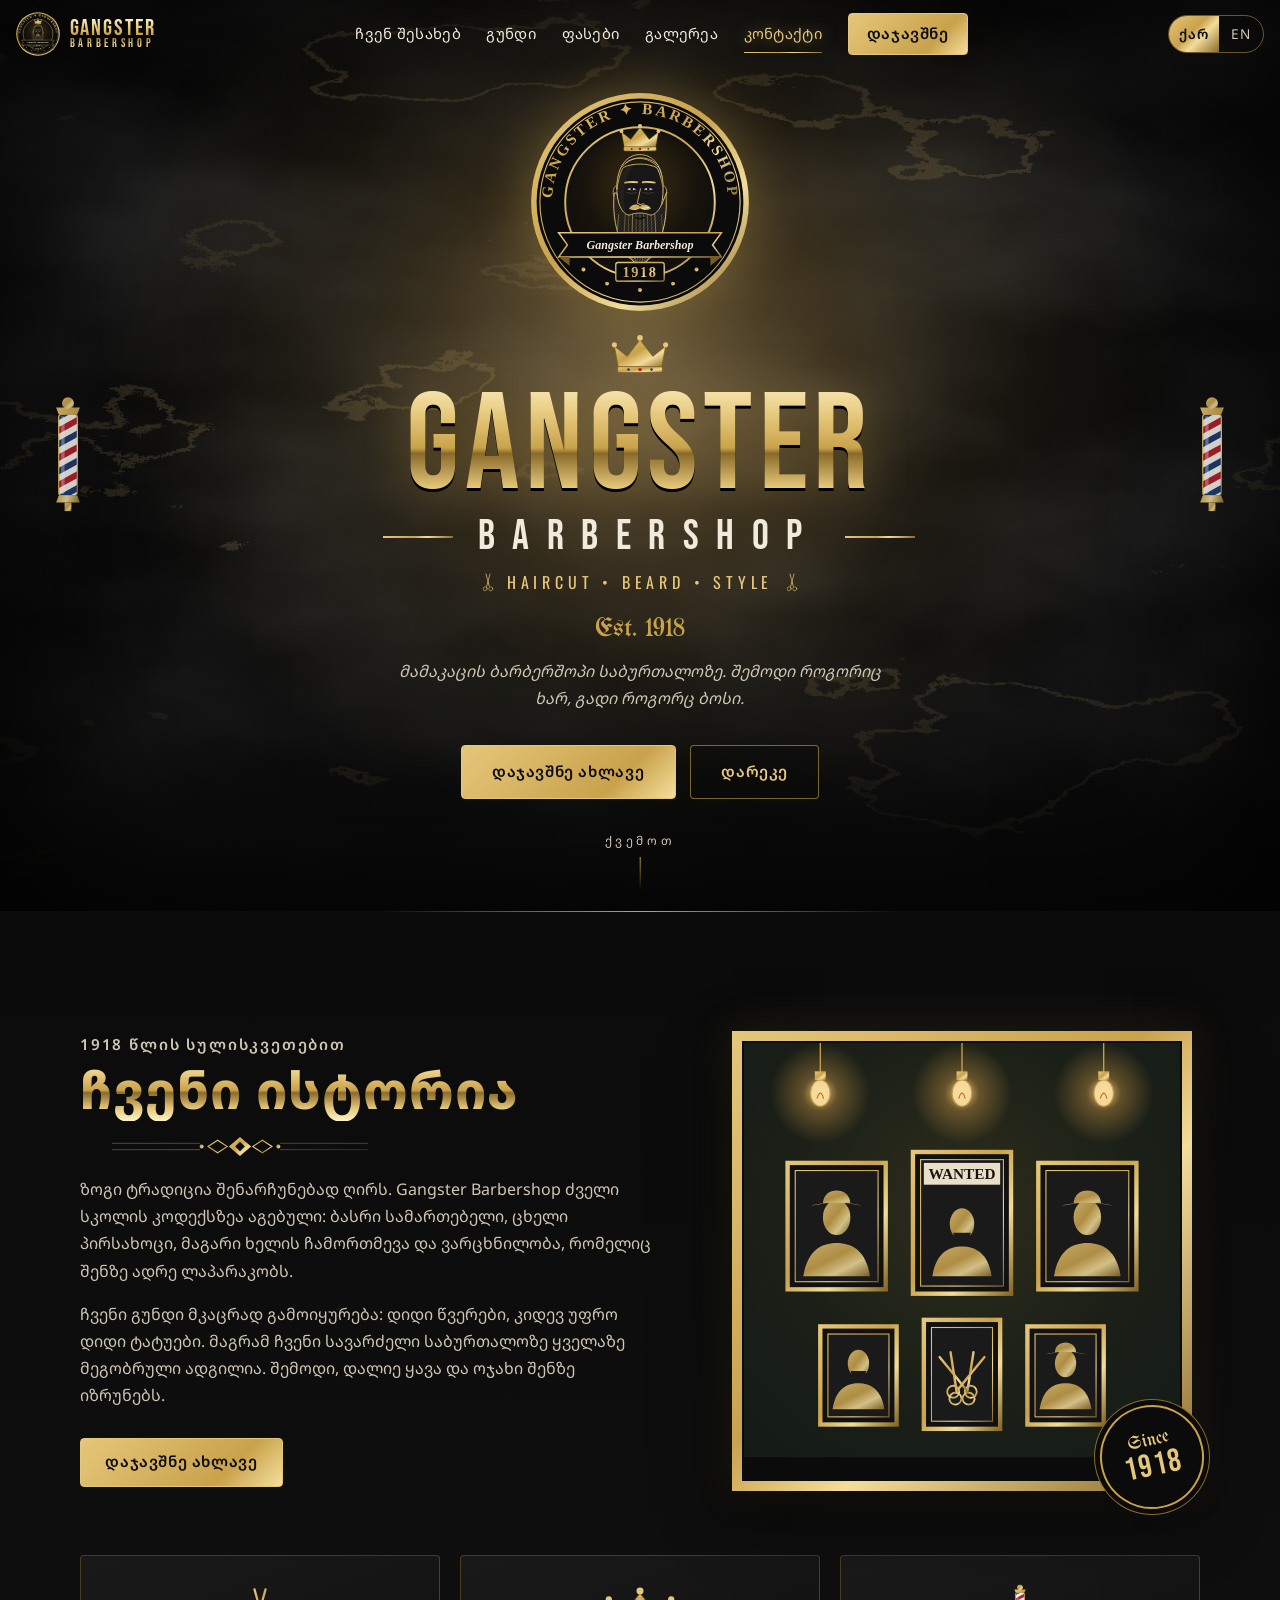
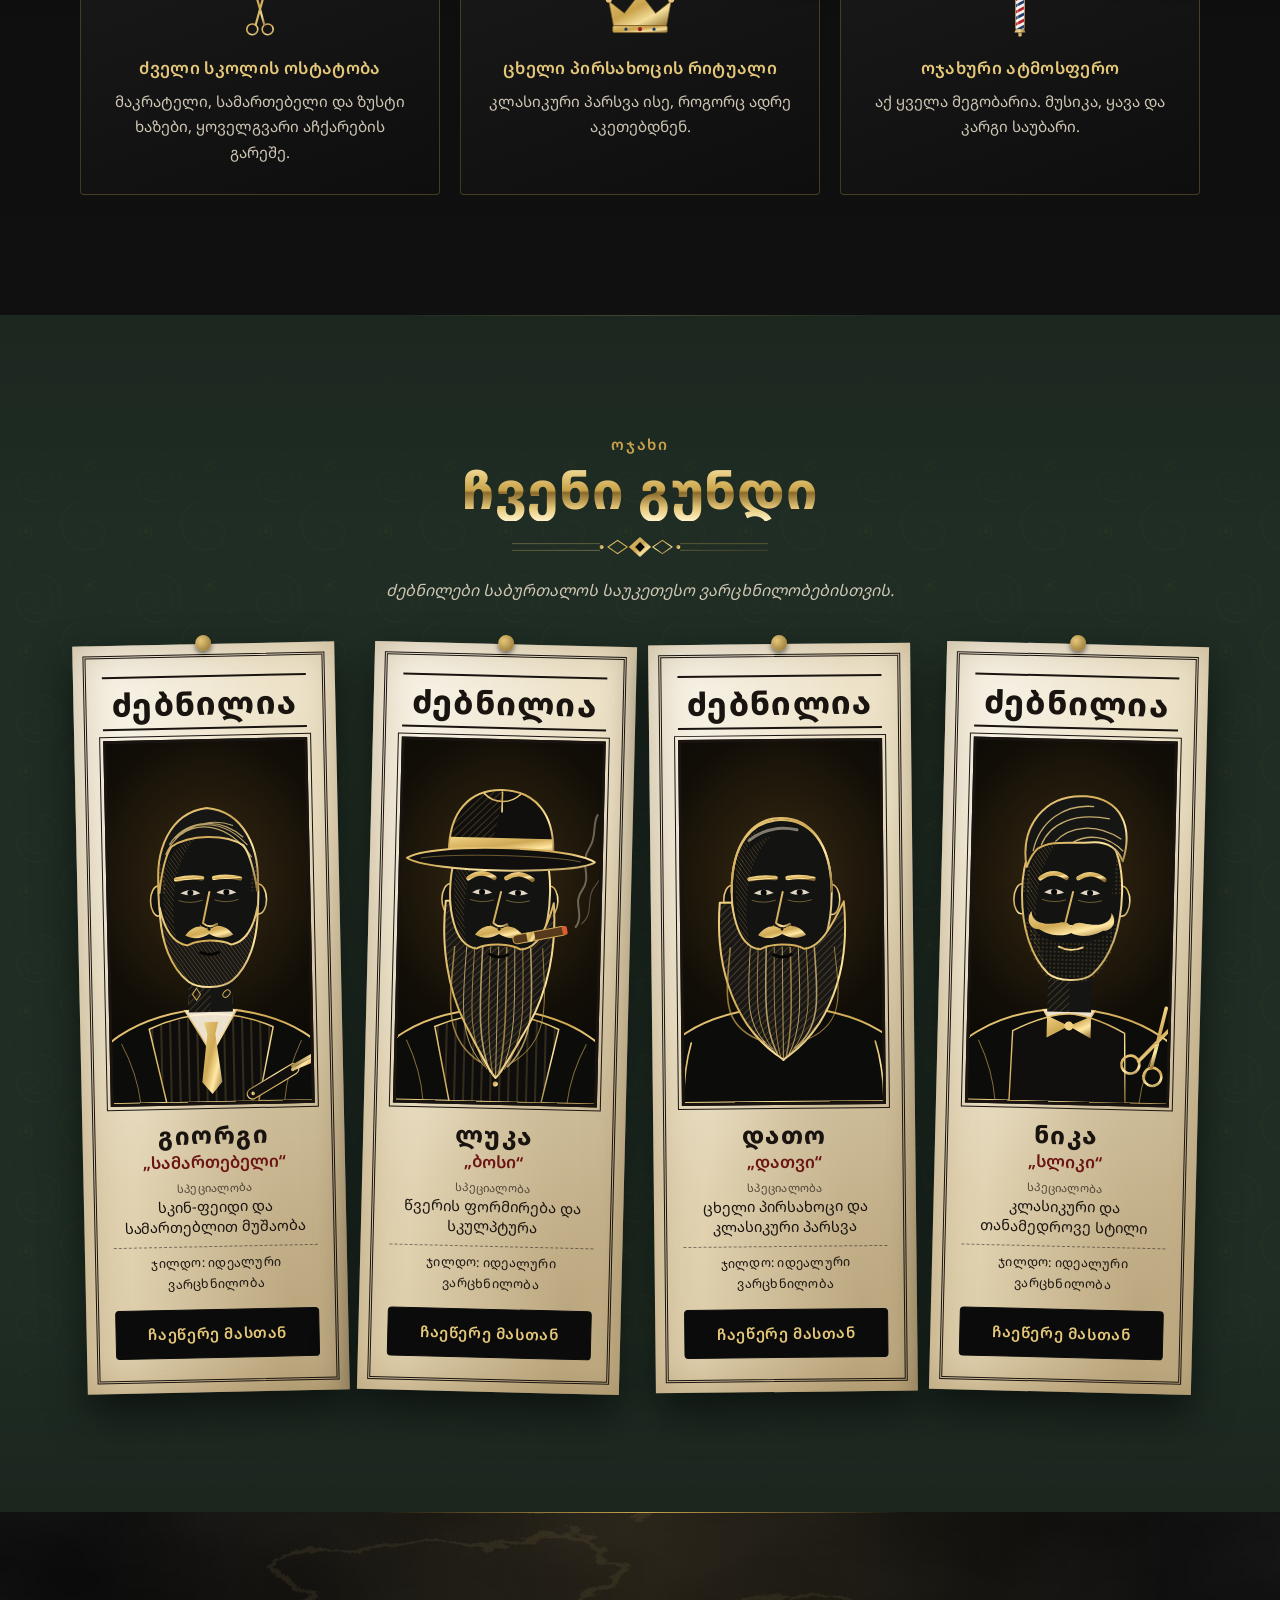
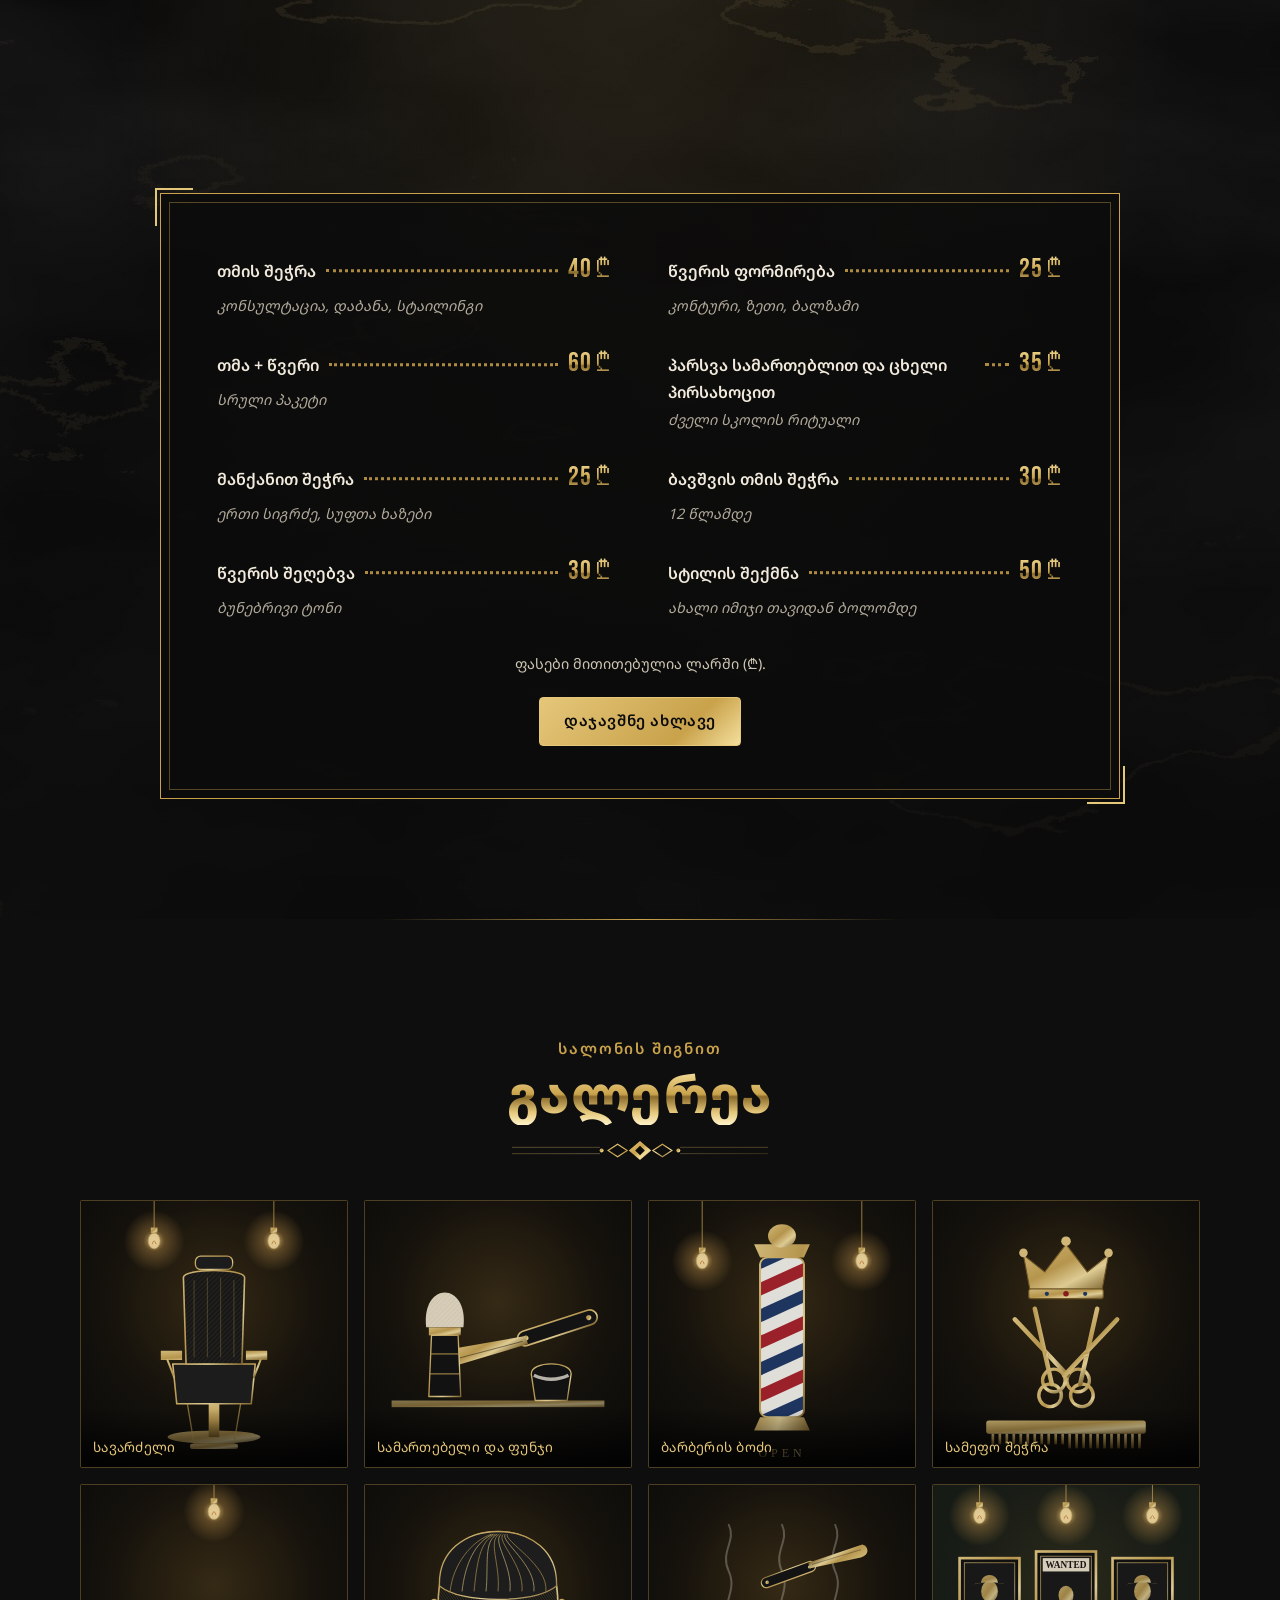
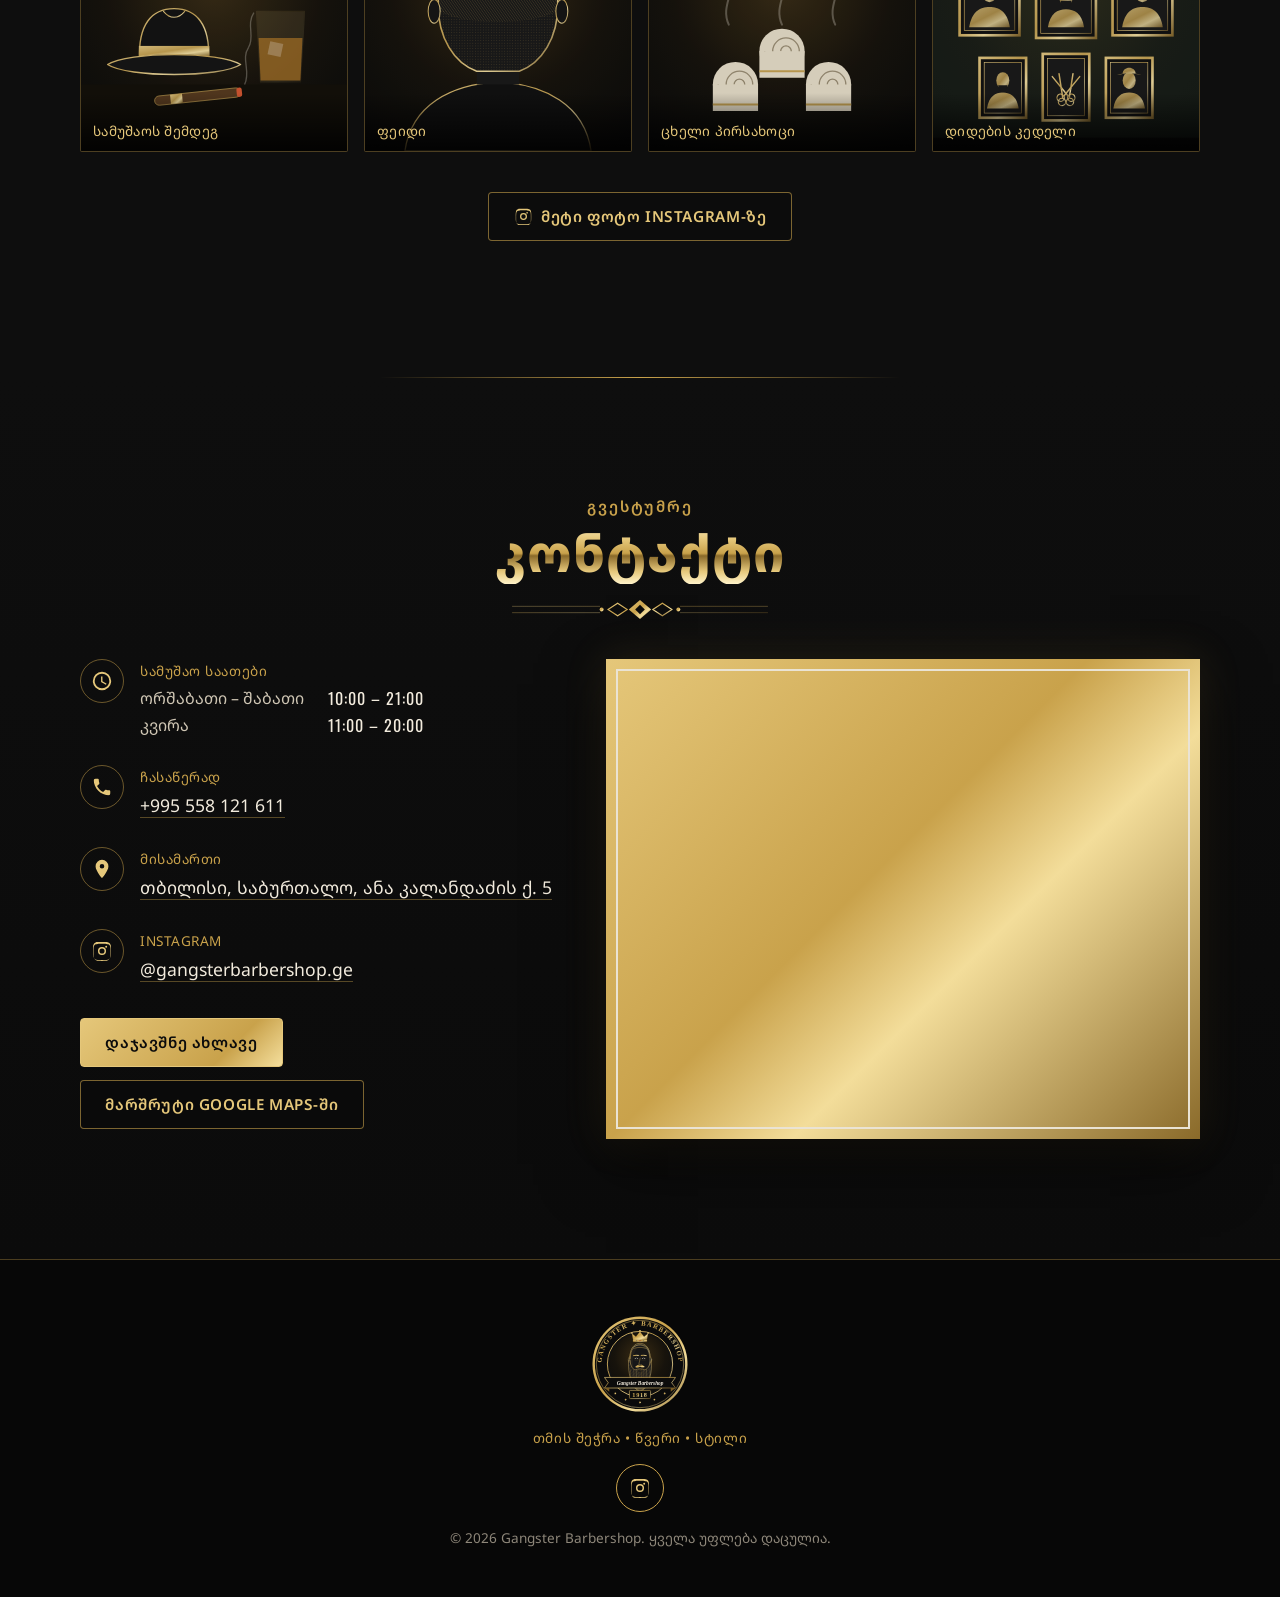
==== index.html @ d1b228c7 "Build Gangster Barbershop one-page website Bilingual (Georgian/English) static site with original SV" ====
<!doctype html>
<html lang="ka">
<head>
  <meta charset="utf-8">
  <meta name="viewport" content="width=device-width, initial-scale=1, viewport-fit=cover">
  <title>Gangster Barbershop | ბარბერშოპი საბურთალოზე, თბილისი</title>
  <meta name="description" content="Gangster Barbershop: მამაკაცის ბარბერშოპი თბილისში, საბურთალოზე. თმის შეჭრა, წვერის ფორმირება, სტილის შექმნა. ჩაეწერე ონლაინ ან დარეკე: 558 121 611.">
  <meta name="keywords" content="barbershop Tbilisi, ბარბერშოპი, თმის შეჭრა, წვერი, Saburtalo, Gangster Barbershop">
  <meta name="theme-color" content="#0B0B0B">
  <link rel="canonical" href="https://akakispanderashvili.github.io/Phone-website-/">

  <!-- Open Graph / social -->
  <meta property="og:type" content="website">
  <meta property="og:site_name" content="Gangster Barbershop">
  <meta property="og:title" content="Gangster Barbershop | Tbilisi, Saburtalo">
  <meta property="og:description" content="Haircut • Beard • Style. თმის შეჭრა • წვერის ფორმირება • სტილის შექმნა. ანა კალანდაძის ქ. 5, თბილისი.">
  <meta property="og:url" content="https://akakispanderashvili.github.io/Phone-website-/">
  <meta property="og:image" content="https://akakispanderashvili.github.io/Phone-website-/assets/og-image.jpg">
  <meta property="og:image:width" content="1200">
  <meta property="og:image:height" content="630">
  <meta property="og:locale" content="ka_GE">
  <meta property="og:locale:alternate" content="en_US">
  <meta name="twitter:card" content="summary_large_image">
  <meta name="twitter:title" content="Gangster Barbershop | Tbilisi">
  <meta name="twitter:description" content="Haircut • Beard • Style. Saburtalo, Ana Kalandadze St. 5.">
  <meta name="twitter:image" content="https://akakispanderashvili.github.io/Phone-website-/assets/og-image.jpg">

  <!-- Icons -->
  <link rel="icon" href="assets/favicon.svg" type="image/svg+xml">
  <link rel="icon" href="assets/favicon-32.png" sizes="32x32" type="image/png">
  <link rel="apple-touch-icon" href="assets/apple-touch-icon.png">

  <!-- Fonts -->
  <link rel="preconnect" href="https://fonts.googleapis.com">
  <link rel="preconnect" href="https://fonts.gstatic.com" crossorigin>
  <link href="https://fonts.googleapis.com/css2?family=Bebas+Neue&family=Lora:ital,wght@0,400;0,600;1,400&family=Noto+Sans+Georgian:wght@400;600;800&family=Oswald:wght@400;500;600&family=UnifrakturMaguntia&display=swap" rel="stylesheet">

  <link rel="stylesheet" href="css/style.css">

  <script type="application/ld+json">
  {
    "@context": "https://schema.org",
    "@type": "BarberShop",
    "name": "Gangster Barbershop",
    "image": "https://akakispanderashvili.github.io/Phone-website-/assets/og-image.jpg",
    "logo": "https://akakispanderashvili.github.io/Phone-website-/assets/logo-badge.svg",
    "url": "https://akakispanderashvili.github.io/Phone-website-/",
    "telephone": "+995558121611",
    "priceRange": "₾₾",
    "address": {
      "@type": "PostalAddress",
      "streetAddress": "Ana Kalandadze St. 5",
      "addressLocality": "Tbilisi",
      "addressRegion": "Saburtalo",
      "addressCountry": "GE"
    },
    "sameAs": ["https://www.instagram.com/gangsterbarbershop.ge"],
    "potentialAction": {
      "@type": "ReserveAction",
      "target": "https://aichatbot.ge/book/gangster-barbershop"
    }
  }
  </script>
</head>
<body>
  <a class="skip-link" href="#main">Skip to content</a>

  <!-- ============ NAV ============ -->
  <header class="nav" id="top">
    <div class="nav__inner">
      <a class="nav__brand" href="#top" aria-label="Gangster Barbershop">
        <img src="assets/logo-badge.svg" alt="" width="44" height="44">
        <span class="nav__brand-text">Gangster<small>Barbershop</small></span>
      </a>

      <nav class="nav__menu" id="nav-menu" aria-label="Main">
        <a href="#about" data-i18n="nav.about">ჩვენ შესახებ</a>
        <a href="#crew" data-i18n="nav.crew">გუნდი</a>
        <a href="#prices" data-i18n="nav.prices">ფასები</a>
        <a href="#gallery" data-i18n="nav.gallery">გალერეა</a>
        <a href="#contacts" data-i18n="nav.contacts">კონტაქტი</a>
        <a class="btn btn--gold nav__book js-book" href="https://aichatbot.ge/book/gangster-barbershop" target="_blank" rel="noopener" data-i18n="cta.book">დაჯავშნე</a>
      </nav>

      <div class="nav__tools">
        <div class="lang" role="group" data-i18n-attr="aria-label:nav.langLabel" aria-label="ენის შეცვლა">
          <button type="button" class="lang__btn" data-lang="ka" lang="ka">ქარ</button>
          <button type="button" class="lang__btn" data-lang="en" lang="en">EN</button>
        </div>
        <button class="burger" type="button" aria-controls="nav-menu" aria-expanded="false" data-i18n-attr="aria-label:nav.menu" aria-label="მენიუ">
          <span></span><span></span><span></span>
        </button>
      </div>
    </div>
  </header>

  <main id="main">
    <!-- ============ HERO ============ -->
    <section class="hero" aria-labelledby="hero-title">
      <div class="hero__glow" aria-hidden="true"></div>
      <img class="hero__pole hero__pole--l" src="assets/barber-pole.svg" alt="" aria-hidden="true">
      <img class="hero__pole hero__pole--r" src="assets/barber-pole.svg" alt="" aria-hidden="true">
      <div class="hero__content">
        <img class="hero__badge" src="assets/logo-badge.svg" alt="Gangster Barbershop 1918 logo" width="220" height="220">
        <h1 class="wordmark" id="hero-title">
          <img class="wordmark__crown" src="assets/crown.svg" alt="" aria-hidden="true">
          <span class="wordmark__main">Gangster</span>
          <span class="wordmark__sub"><span class="wordmark__rule"></span>Barbershop<span class="wordmark__rule"></span></span>
          <span class="wordmark__tag"><img src="assets/scissors.svg" alt="" aria-hidden="true">Haircut • Beard • Style<img src="assets/scissors.svg" alt="" aria-hidden="true"></span>
        </h1>
        <p class="hero__est" data-i18n="hero.est">Est. 1918</p>
        <p class="hero__lead" data-i18n="hero.lead">მამაკაცის ბარბერშოპი საბურთალოზე. შემოდი როგორიც ხარ, გადი როგორც ბოსი.</p>
        <div class="hero__actions">
          <a class="btn btn--gold btn--lg js-book" href="https://aichatbot.ge/book/gangster-barbershop" target="_blank" rel="noopener" data-i18n="cta.bookNow">დაჯავშნე ახლავე</a>
          <a class="btn btn--ghost btn--lg js-phone" href="tel:+995558121611"><span data-i18n="cta.call">დარეკე</span></a>
        </div>
      </div>
      <a class="hero__scroll" href="#about"><span data-i18n="hero.scroll">ქვემოთ</span><i aria-hidden="true"></i></a>
    </section>

    <!-- ============ ABOUT ============ -->
    <section class="section about" id="about" aria-labelledby="about-title">
      <div class="container about__grid">
        <div class="about__text reveal">
          <p class="eyebrow" data-i18n="about.eyebrow">1918 წლის სულისკვეთებით</p>
          <h2 class="section-title" id="about-title" data-i18n="about.title">ჩვენი ისტორია</h2>
          <img class="divider divider--left" src="assets/divider.svg" alt="" aria-hidden="true">
          <p data-i18n="about.p1"></p>
          <p data-i18n="about.p2"></p>
          <a class="btn btn--gold js-book" href="https://aichatbot.ge/book/gangster-barbershop" target="_blank" rel="noopener" data-i18n="cta.bookNow">დაჯავშნე ახლავე</a>
        </div>
        <div class="about__art reveal">
          <div class="gold-frame">
            <img src="assets/gallery/gallery-8.svg" alt="" loading="lazy" width="400" height="400">
            <span class="gold-frame__stamp">Since<b>1918</b></span>
          </div>
        </div>
      </div>
      <ul class="container features">
        <li class="feature reveal">
          <img src="assets/scissors.svg" alt="" aria-hidden="true">
          <h3 data-i18n="about.f1.title"></h3><p data-i18n="about.f1.text"></p>
        </li>
        <li class="feature reveal">
          <img src="assets/crown.svg" alt="" aria-hidden="true">
          <h3 data-i18n="about.f2.title"></h3><p data-i18n="about.f2.text"></p>
        </li>
        <li class="feature reveal">
          <img src="assets/barber-pole.svg" alt="" aria-hidden="true">
          <h3 data-i18n="about.f3.title"></h3><p data-i18n="about.f3.text"></p>
        </li>
      </ul>
    </section>

    <!-- ============ CREW ============ -->
    <section class="section crew" id="crew" aria-labelledby="crew-title">
      <div class="container">
        <header class="section-head reveal">
          <p class="eyebrow" data-i18n="crew.eyebrow">ოჯახი</p>
          <h2 class="section-title" id="crew-title" data-i18n="crew.title">ჩვენი გუნდი</h2>
          <img class="divider" src="assets/divider.svg" alt="" aria-hidden="true">
          <p class="section-lead" data-i18n="crew.lead"></p>
        </header>
        <div class="crew__grid" id="crew-grid"><!-- rendered from js/config.js --></div>
      </div>
    </section>

    <!-- ============ PRICES ============ -->
    <section class="section prices" id="prices" aria-labelledby="prices-title">
      <div class="container">
        <header class="section-head reveal">
          <p class="eyebrow" data-i18n="prices.eyebrow">მენიუ</p>
          <h2 class="section-title" id="prices-title" data-i18n="prices.title">ფასები</h2>
          <img class="divider" src="assets/divider.svg" alt="" aria-hidden="true">
        </header>
        <div class="price-card reveal">
          <ul class="price-list" id="price-list"><!-- rendered from js/config.js --></ul>
          <p class="price-card__note" data-i18n="prices.note"></p>
          <a class="btn btn--gold js-book" href="https://aichatbot.ge/book/gangster-barbershop" target="_blank" rel="noopener" data-i18n="cta.bookNow">დაჯავშნე ახლავე</a>
        </div>
      </div>
    </section>

    <!-- ============ GALLERY ============ -->
    <section class="section gallery" id="gallery" aria-labelledby="gallery-title">
      <div class="container">
        <header class="section-head reveal">
          <p class="eyebrow" data-i18n="gallery.eyebrow">სალონის შიგნით</p>
          <h2 class="section-title" id="gallery-title" data-i18n="gallery.title">გალერეა</h2>
          <img class="divider" src="assets/divider.svg" alt="" aria-hidden="true">
        </header>
        <div class="gallery__grid" id="gallery-grid"><!-- rendered from js/config.js --></div>
        <p class="gallery__more reveal">
          <a class="btn btn--ghost js-instagram" href="https://www.instagram.com/gangsterbarbershop.ge" target="_blank" rel="noopener">
            <svg class="icon" viewBox="0 0 24 24" aria-hidden="true"><use href="#i-instagram"/></svg>
            <span data-i18n="gallery.more">მეტი ფოტო Instagram-ზე</span>
          </a>
        </p>
      </div>
    </section>

    <!-- ============ CONTACTS ============ -->
    <section class="section contacts" id="contacts" aria-labelledby="contacts-title">
      <div class="container">
        <header class="section-head reveal">
          <p class="eyebrow" data-i18n="contacts.eyebrow">გვესტუმრე</p>
          <h2 class="section-title" id="contacts-title" data-i18n="contacts.title">კონტაქტი</h2>
          <img class="divider" src="assets/divider.svg" alt="" aria-hidden="true">
        </header>
        <div class="contacts__grid">
          <ul class="contact-list reveal">
            <li>
              <svg class="icon" viewBox="0 0 24 24" aria-hidden="true"><use href="#i-clock"/></svg>
              <div><h3 data-i18n="contacts.hours">სამუშაო საათები</h3><dl class="hours" id="hours"></dl></div>
            </li>
            <li>
              <svg class="icon" viewBox="0 0 24 24" aria-hidden="true"><use href="#i-phone"/></svg>
              <div><h3 data-i18n="contacts.phone">ჩასაწერად</h3><a class="contact-link js-phone js-phone-text" href="tel:+995558121611">+995 558 121 611</a></div>
            </li>
            <li>
              <svg class="icon" viewBox="0 0 24 24" aria-hidden="true"><use href="#i-pin"/></svg>
              <div><h3 data-i18n="contacts.address">მისამართი</h3>
                <a class="contact-link js-directions" id="address" href="https://www.google.com/maps/search/?api=1&amp;query=Ana%20Kalandadze%20St%205%2C%20Tbilisi" target="_blank" rel="noopener">თბილისი, საბურთალო, ანა კალანდაძის ქ. 5</a></div>
            </li>
            <li>
              <svg class="icon" viewBox="0 0 24 24" aria-hidden="true"><use href="#i-instagram"/></svg>
              <div><h3 data-i18n="contacts.instagram">Instagram</h3><a class="contact-link js-instagram" href="https://www.instagram.com/gangsterbarbershop.ge" target="_blank" rel="noopener">@gangsterbarbershop.ge</a></div>
            </li>
            <li class="contact-list__cta">
              <a class="btn btn--gold js-book" href="https://aichatbot.ge/book/gangster-barbershop" target="_blank" rel="noopener" data-i18n="cta.bookNow">დაჯავშნე ახლავე</a>
              <a class="btn btn--ghost js-directions" href="https://www.google.com/maps/search/?api=1&amp;query=Ana%20Kalandadze%20St%205%2C%20Tbilisi" target="_blank" rel="noopener" data-i18n="contacts.directions">მარშრუტი Google Maps-ში</a>
            </li>
          </ul>
          <div class="map gold-frame reveal">
            <iframe id="map" title="Gangster Barbershop" data-i18n-attr="title:contacts.mapTitle" loading="lazy" referrerpolicy="no-referrer-when-downgrade" allowfullscreen
              src="https://maps.google.com/maps?q=Ana%20Kalandadze%20St%205%2C%20Tbilisi&amp;z=16&amp;output=embed"></iframe>
          </div>
        </div>
      </div>
    </section>
  </main>

  <!-- ============ FOOTER ============ -->
  <footer class="footer">
    <div class="container footer__inner">
      <img class="footer__badge" src="assets/logo-badge.svg" alt="Gangster Barbershop" width="96" height="96" loading="lazy">
      <p class="footer__tag" data-i18n="footer.made">თმის შეჭრა • წვერი • სტილი</p>
      <a class="footer__ig js-instagram" href="https://www.instagram.com/gangsterbarbershop.ge" target="_blank" rel="noopener" aria-label="Instagram">
        <svg class="icon" viewBox="0 0 24 24" aria-hidden="true"><use href="#i-instagram"/></svg>
      </a>
      <p class="footer__copy">© <span id="year">2026</span> Gangster Barbershop. <span data-i18n="footer.rights">ყველა უფლება დაცულია.</span></p>
    </div>
  </footer>

  <!-- Floating mobile booking button -->
  <a class="fab js-book" href="https://aichatbot.ge/book/gangster-barbershop" target="_blank" rel="noopener">
    <img src="assets/scissors.svg" alt="" aria-hidden="true"><span data-i18n="cta.bookNow">დაჯავშნე ახლავე</span>
  </a>

  <!-- Lightbox -->
  <div class="lightbox" id="lightbox" role="dialog" aria-modal="true" aria-label="Gallery" hidden>
    <button class="lightbox__close" type="button" data-i18n-attr="aria-label:lightbox.close" aria-label="დახურვა">&times;</button>
    <button class="lightbox__nav lightbox__nav--prev" type="button" data-i18n-attr="aria-label:lightbox.prev" aria-label="წინა">&#8249;</button>
    <figure class="lightbox__figure">
      <img id="lightbox-img" src="" alt="">
      <figcaption id="lightbox-caption"></figcaption>
    </figure>
    <button class="lightbox__nav lightbox__nav--next" type="button" data-i18n-attr="aria-label:lightbox.next" aria-label="შემდეგი">&#8250;</button>
  </div>

  <!-- Icon sprite -->
  <svg width="0" height="0" style="position:absolute" aria-hidden="true">
    <symbol id="i-instagram" viewBox="0 0 24 24"><path fill="currentColor" d="M12 2.2c3.2 0 3.6 0 4.8.1 1.2.1 1.8.2 2.2.4.6.2 1 .5 1.4.9.4.4.7.8.9 1.4.2.4.4 1.1.4 2.2.1 1.3.1 1.6.1 4.8s0 3.6-.1 4.8c-.1 1.2-.2 1.8-.4 2.2-.2.6-.5 1-.9 1.4-.4.4-.8.7-1.4.9-.4.2-1.1.4-2.2.4-1.3.1-1.6.1-4.8.1s-3.6 0-4.8-.1c-1.2-.1-1.8-.2-2.2-.4-.6-.2-1-.5-1.4-.9-.4-.4-.7-.8-.9-1.4-.2-.4-.4-1.1-.4-2.2C2.2 15.6 2.2 15.2 2.2 12s0-3.6.1-4.8c.1-1.2.2-1.8.4-2.2.2-.6.5-1 .9-1.4.4-.4.8-.7 1.4-.9.4-.2 1.1-.4 2.2-.4C8.4 2.2 8.8 2.2 12 2.2zm0 2c-3.1 0-3.5 0-4.7.1-1.1.1-1.7.2-2.1.4-.5.2-.9.4-1.2.8-.4.4-.6.7-.8 1.2-.2.4-.3 1-.4 2.1-.1 1.2-.1 1.6-.1 4.7s0 3.5.1 4.7c.1 1.1.2 1.7.4 2.1.2.5.4.9.8 1.2.4.4.7.6 1.2.8.4.2 1 .3 2.1.4 1.2.1 1.6.1 4.7.1s3.5 0 4.7-.1c1.1-.1 1.7-.2 2.1-.4.5-.2.9-.4 1.2-.8.4-.4.6-.7.8-1.2.2-.4.3-1 .4-2.1.1-1.2.1-1.6.1-4.7s0-3.5-.1-4.7c-.1-1.1-.2-1.7-.4-2.1-.2-.5-.4-.9-.8-1.2-.4-.4-.7-.6-1.2-.8-.4-.2-1-.3-2.1-.4-1.2-.1-1.6-.1-4.7-.1zm0 3.4a4.4 4.4 0 1 1 0 8.8 4.4 4.4 0 0 1 0-8.8zm0 7.2a2.8 2.8 0 1 0 0-5.6 2.8 2.8 0 0 0 0 5.6zm5.6-7.4a1 1 0 1 1-2.1 0 1 1 0 0 1 2.1 0z"/></symbol>
    <symbol id="i-phone" viewBox="0 0 24 24"><path fill="currentColor" d="M6.6 10.8c1.4 2.8 3.8 5.1 6.6 6.6l2.2-2.2c.3-.3.7-.4 1-.2 1.1.4 2.3.6 3.6.6.6 0 1 .4 1 1V20c0 .6-.4 1-1 1C10.6 21 3 13.4 3 4c0-.6.4-1 1-1h3.5c.6 0 1 .4 1 1 0 1.3.2 2.5.6 3.6.1.3 0 .7-.2 1l-2.3 2.2z"/></symbol>
    <symbol id="i-pin" viewBox="0 0 24 24"><path fill="currentColor" d="M12 2a7 7 0 0 0-7 7c0 5.2 7 13 7 13s7-7.8 7-13a7 7 0 0 0-7-7zm0 9.5A2.5 2.5 0 1 1 12 6.5a2.5 2.5 0 0 1 0 5z"/></symbol>
    <symbol id="i-clock" viewBox="0 0 24 24"><path fill="currentColor" d="M12 2a10 10 0 1 0 0 20 10 10 0 0 0 0-20zm0 18a8 8 0 1 1 0-16 8 8 0 0 1 0 16zm.5-13H11v6l5.2 3.2.8-1.3-4.5-2.7V7z"/></symbol>
  </svg>

  <script src="js/config.js"></script>
  <script src="js/i18n.js"></script>
  <script src="js/main.js"></script>
</body>
</html>
---- css/style.css ----
/* ==========================================================================
   Gangster Barbershop: dark luxury speakeasy theme
   ========================================================================== */
:root {
  --black: #0B0B0B;
  --charcoal: #161616;
  --marble: #1B1B1B;
  --gold: #C9A24B;
  --gold-hi: #E5C77A;
  --gold-deep: #8A6A2A;
  --cream: #F2EBDD;
  --cream-dim: #CFC6B4;
  --green: #1F2E25;
  --pole-red: #B3202A;
  --pole-blue: #1E3A6E;
  --paper: #E9DFC8;
  --ink: #1A1410;

  --gold-grad: linear-gradient(135deg, var(--gold-hi) 0%, var(--gold) 45%, #F3DD9A 62%, var(--gold-deep) 100%);
  --chrome-grad: linear-gradient(180deg, #FFF3C9 0%, var(--gold-hi) 30%, var(--gold) 52%, var(--gold-deep) 56%, var(--gold-hi) 80%, #FFF3C9 100%);

  --f-head: 'Bebas Neue', 'Oswald', 'Noto Sans Georgian', Impact, sans-serif;
  --f-sub: 'Oswald', 'Noto Sans Georgian', 'Arial Narrow', sans-serif;
  --f-body: 'Lora', 'Noto Sans Georgian', Georgia, serif;
  --f-black: 'UnifrakturMaguntia', 'Lora', serif;

  --radius: 4px;
  --nav-h: 68px;
  --container: 1160px;
  --ease: cubic-bezier(.2, .7, .2, 1);
}

html[lang="ka"] {
  --f-head: 'Noto Sans Georgian', 'Bebas Neue', sans-serif;
  --f-sub: 'Noto Sans Georgian', 'Oswald', sans-serif;
  --f-body: 'Noto Sans Georgian', 'Lora', sans-serif;
}

*, *::before, *::after { box-sizing: border-box; }
html { scroll-behavior: smooth; scroll-padding-top: var(--nav-h); -webkit-text-size-adjust: 100%; }
body {
  margin: 0;
  background: var(--black);
  color: var(--cream);
  font-family: var(--f-body);
  font-size: 1.0625rem;
  line-height: 1.7;
  overflow-x: hidden;
}
html[lang="ka"] body { font-size: 1rem; }
body.no-scroll, body.menu-open { overflow: hidden; }
img { max-width: 100%; display: block; }
a { color: var(--gold-hi); }
h1, h2, h3 { margin: 0; font-weight: 400; }
p { margin: 0 0 1em; }
ul { list-style: none; margin: 0; padding: 0; }
button { font: inherit; color: inherit; }
:focus-visible { outline: 2px solid var(--gold-hi); outline-offset: 3px; }

.skip-link {
  position: absolute; left: 1rem; top: -100px; z-index: 100;
  background: var(--gold); color: var(--black); padding: .5rem 1rem;
}
.skip-link:focus { top: 1rem; }

.container { width: 100%; max-width: var(--container); margin: 0 auto; padding: 0 1.25rem; }
.icon { width: 1.25em; height: 1.25em; flex: none; }

/* ---------- Typography helpers ---------- */
.eyebrow {
  font-family: var(--f-black);
  color: var(--gold);
  font-size: 1.5rem;
  margin: 0 0 .25rem;
  line-height: 1.2;
}
html[lang="ka"] .eyebrow { font-family: var(--f-sub); font-size: .95rem; letter-spacing: .12em; font-weight: 600; }
.section-title {
  font-family: var(--f-head);
  font-size: clamp(2.6rem, 8vw, 4.2rem);
  line-height: 1;
  letter-spacing: .04em;
  text-transform: uppercase;
  background: var(--chrome-grad);
  -webkit-background-clip: text; background-clip: text;
  color: transparent;
}
html[lang="ka"] .section-title { font-weight: 800; font-size: clamp(2rem, 6.5vw, 3.2rem); letter-spacing: .02em; line-height: 1.25; }
.section-head { text-align: center; margin-bottom: 2.5rem; }
.section-lead { color: var(--cream-dim); max-width: 36rem; margin: 0 auto; font-style: italic; }
.divider { width: min(320px, 80%); height: auto; margin: 1rem auto 1.25rem; }
.divider--left { margin-left: 0; }

/* ---------- Buttons ---------- */
.btn {
  --glow: 0 0 0 rgba(229, 199, 122, 0);
  display: inline-flex; align-items: center; justify-content: center; gap: .55em;
  min-height: 46px;
  padding: .7em 1.6em;
  border-radius: var(--radius);
  font-family: var(--f-sub);
  font-weight: 500;
  font-size: 1rem;
  letter-spacing: .12em;
  text-transform: uppercase;
  text-decoration: none;
  cursor: pointer;
  border: 1px solid transparent;
  transition: transform .25s var(--ease), box-shadow .3s var(--ease), background-color .3s, color .3s;
  box-shadow: var(--glow);
}
html[lang="ka"] .btn { letter-spacing: .04em; font-weight: 600; font-size: .95rem; }
.btn--gold {
  background: var(--gold-grad);
  background-size: 160% 160%;
  color: var(--black);
  border-color: var(--gold-hi);
}
.btn--gold:hover, .btn--gold:focus-visible {
  background-position: 100% 0;
  transform: translateY(-2px);
  box-shadow: 0 0 22px rgba(229, 199, 122, .55), 0 0 2px var(--gold-hi);
}
.btn--ghost { color: var(--gold-hi); border-color: rgba(201, 162, 75, .6); background: rgba(11, 11, 11, .35); }
.btn--ghost:hover, .btn--ghost:focus-visible { border-color: var(--gold-hi); box-shadow: 0 0 18px rgba(229, 199, 122, .35); transform: translateY(-2px); }
.btn--dark { background: var(--black); color: var(--gold-hi); border-color: var(--black); }
.btn--dark:hover, .btn--dark:focus-visible { background: #000; box-shadow: 0 0 18px rgba(201, 162, 75, .55); transform: translateY(-2px); }
.btn--lg { min-height: 54px; font-size: 1.1rem; padding: .8em 2em; }

/* ---------- Navigation ---------- */
.nav {
  position: fixed; inset: 0 0 auto; z-index: 50;
  height: var(--nav-h);
  transition: background-color .35s, box-shadow .35s, backdrop-filter .35s;
}
.nav.is-solid {
  background: rgba(11, 11, 11, .92);
  backdrop-filter: blur(8px);
  box-shadow: 0 1px 0 rgba(201, 162, 75, .35), 0 10px 30px rgba(0, 0, 0, .4);
}
.nav__inner {
  height: 100%; max-width: 1280px; margin: 0 auto; padding: 0 1rem;
  display: flex; align-items: center; justify-content: space-between; gap: 1rem;
}
.nav__brand { display: flex; align-items: center; gap: .6rem; text-decoration: none; }
.nav__brand img { width: 44px; height: 44px; }
.nav__brand-text {
  font-family: 'Bebas Neue', sans-serif; font-size: 1.45rem; letter-spacing: .08em; line-height: .9;
  background: var(--chrome-grad); -webkit-background-clip: text; background-clip: text; color: transparent;
}
.nav__brand-text small { display: block; font-size: .72rem; letter-spacing: .32em; }
.nav__tools { display: flex; align-items: center; gap: .5rem; }

.lang { display: flex; border: 1px solid rgba(201, 162, 75, .5); border-radius: 999px; overflow: hidden; }
.lang__btn {
  background: none; border: 0; cursor: pointer; min-width: 44px; min-height: 36px;
  padding: 0 .65rem; font-family: var(--f-sub); font-size: .85rem; letter-spacing: .06em; color: var(--cream-dim);
}
.lang__btn[aria-pressed="true"] { background: var(--gold-grad); color: var(--black); font-weight: 600; }

.burger {
  width: 46px; height: 46px; border: 1px solid rgba(201, 162, 75, .5); border-radius: var(--radius);
  background: rgba(11, 11, 11, .5); cursor: pointer; display: grid; place-content: center; gap: 5px;
}
.burger span { display: block; width: 22px; height: 2px; background: var(--gold-hi); transition: transform .3s var(--ease), opacity .2s; }
.burger[aria-expanded="true"] span:nth-child(1) { transform: translateY(7px) rotate(45deg); }
.burger[aria-expanded="true"] span:nth-child(2) { opacity: 0; }
.burger[aria-expanded="true"] span:nth-child(3) { transform: translateY(-7px) rotate(-45deg); }

.nav__menu {
  position: fixed; inset: var(--nav-h) 0 0 0;
  background: rgba(11, 11, 11, .98) url(../assets/paisley.svg);
  background-blend-mode: normal;
  display: flex; flex-direction: column; align-items: center; justify-content: center; gap: 1.1rem;
  padding: 2rem 1.5rem 6rem;
  opacity: 0; visibility: hidden; transform: translateY(-12px);
  transition: opacity .3s, transform .3s var(--ease), visibility .3s;
}
.nav__menu::before { content: ''; position: absolute; inset: 0; background: rgba(11, 11, 11, .92); z-index: -1; }
body.menu-open .nav__menu { opacity: 1; visibility: visible; transform: none; }
.nav__menu a:not(.btn) {
  font-family: var(--f-head); font-size: 2.2rem; letter-spacing: .08em; text-transform: uppercase;
  color: var(--cream); text-decoration: none; transition: color .2s, text-shadow .2s;
}
html[lang="ka"] .nav__menu a:not(.btn) { font-size: 1.5rem; font-weight: 600; letter-spacing: .02em; }
.nav__menu a:not(.btn):hover, .nav__menu a.is-active { color: var(--gold-hi); text-shadow: 0 0 16px rgba(229, 199, 122, .5); }
.nav__book { margin-top: 1rem; }

@media (min-width: 960px) {
  .burger { display: none; }
  .nav__menu {
    position: static; background: none; opacity: 1; visibility: visible; transform: none;
    flex-direction: row; padding: 0; gap: 1.6rem;
  }
  .nav__menu::before { display: none; }
  .nav__menu a:not(.btn) { font-family: var(--f-sub); font-size: .95rem; letter-spacing: .14em; position: relative; padding: .4rem 0; }
  html[lang="ka"] .nav__menu a:not(.btn) { font-size: .92rem; font-weight: 400; letter-spacing: .02em; }
  .nav__menu a:not(.btn)::after {
    content: ''; position: absolute; left: 0; right: 0; bottom: 0; height: 1px; background: var(--gold-grad);
    transform: scaleX(0); transition: transform .3s var(--ease);
  }
  .nav__menu a:not(.btn):hover::after, .nav__menu a.is-active::after { transform: scaleX(1); }
  .nav__book { margin: 0; min-height: 40px; padding: .45em 1.2em; }
  body.menu-open { overflow: auto; }
}

/* ---------- Hero ---------- */
.hero {
  position: relative; isolation: isolate;
  min-height: 100vh; min-height: 100svh;
  display: grid; place-items: center;
  padding: calc(var(--nav-h) + 1.5rem) 1.25rem 7rem;
  text-align: center;
  background:
    radial-gradient(ellipse at 50% 38%, rgba(201, 162, 75, .22), transparent 60%),
    linear-gradient(180deg, rgba(11, 11, 11, .45), rgba(11, 11, 11, .5) 70%, var(--black)),
    url(../assets/marble.jpg) center / cover no-repeat,
    var(--black);
  overflow: hidden;
}
.hero::after {
  content: ''; position: absolute; inset: 0; z-index: -1; pointer-events: none;
  box-shadow: inset 0 0 180px 40px rgba(0, 0, 0, .85);
}
.hero__glow {
  position: absolute; z-index: -1; width: 70vmin; height: 70vmin; left: 50%; top: 40%;
  transform: translate(-50%, -50%);
  background: radial-gradient(circle, rgba(255, 214, 140, .28), rgba(229, 169, 75, .08) 45%, transparent 70%);
  animation: flicker 6s ease-in-out infinite;
}
@keyframes flicker { 0%, 100% { opacity: .85; } 45% { opacity: 1; } 50% { opacity: .75; } 55% { opacity: 1; } }

.hero__pole { position: absolute; top: 50%; width: 34px; opacity: .85; display: none; }
.hero__pole--l { left: 4vw; transform: translateY(-50%); }
.hero__pole--r { right: 4vw; transform: translateY(-50%); }
@media (min-width: 760px) { .hero__pole { display: block; } }
@media (max-height: 760px) { .hero__scroll { display: none; } }

.hero__content { max-width: 760px; }
.hero__badge {
  width: clamp(150px, 40vw, 220px); height: auto; margin: 0 auto 1.25rem;
  filter: drop-shadow(0 0 28px rgba(201, 162, 75, .35));
  animation: rise 1s var(--ease) both;
}
.wordmark { display: flex; flex-direction: column; align-items: center; line-height: 1; animation: rise 1s .15s var(--ease) both; }
.wordmark__crown { width: clamp(44px, 10vw, 64px); margin-bottom: -.2rem; }
.wordmark__main {
  font-family: 'Bebas Neue', Impact, sans-serif;
  font-size: clamp(3.6rem, 17vw, 8.5rem);
  letter-spacing: .04em;
  background: var(--chrome-grad);
  -webkit-background-clip: text; background-clip: text; color: transparent;
  filter: drop-shadow(0 3px 0 #000) drop-shadow(0 0 22px rgba(201, 162, 75, .3));
  padding-top: .05em;
}
.wordmark__sub {
  display: flex; align-items: center; gap: .6em;
  font-family: 'Bebas Neue', Impact, sans-serif;
  font-size: clamp(1.35rem, 6vw, 2.6rem);
  letter-spacing: .42em; color: var(--cream);
  margin-right: -.42em;
}
.wordmark__rule { width: clamp(24px, 8vw, 70px); height: 2px; background: var(--gold-grad); }
.wordmark__tag {
  display: flex; align-items: center; gap: .7em; margin-top: .9rem;
  font-family: 'Oswald', sans-serif; font-size: clamp(.78rem, 3.2vw, 1rem); letter-spacing: .3em; color: var(--gold-hi); text-transform: uppercase;
}
.wordmark__tag img { width: 16px; height: auto; }
.hero__est { font-family: var(--f-black); color: var(--gold); font-size: 1.6rem; margin: 1rem 0 .4rem; animation: rise 1s .3s var(--ease) both; }
.hero__lead { color: var(--cream-dim); font-style: italic; max-width: 32rem; margin: 0 auto 2rem; animation: rise 1s .4s var(--ease) both; }
.hero__actions { display: flex; flex-wrap: wrap; justify-content: center; gap: .9rem; animation: rise 1s .5s var(--ease) both; }
.hero__scroll {
  position: absolute; bottom: 1.25rem; left: 50%; transform: translateX(-50%);
  display: flex; flex-direction: column; align-items: center; gap: .35rem;
  color: var(--cream-dim); text-decoration: none; font-family: var(--f-sub); font-size: .75rem; letter-spacing: .3em; text-transform: uppercase;
}
.hero__scroll i { width: 1px; height: 34px; background: linear-gradient(var(--gold), transparent); animation: drip 2s ease-in-out infinite; }
@keyframes drip { 0% { transform: scaleY(0); transform-origin: top; } 50% { transform: scaleY(1); transform-origin: top; } 51% { transform-origin: bottom; } 100% { transform: scaleY(0); transform-origin: bottom; } }
@keyframes rise { from { opacity: 0; transform: translateY(18px); } to { opacity: 1; transform: none; } }

/* ---------- Sections ---------- */
.section { position: relative; padding: clamp(4.5rem, 10vw, 7.5rem) 0; }
.section::before {
  content: ''; position: absolute; top: 0; left: 50%; transform: translateX(-50%);
  width: min(520px, 80%); height: 1px; background: linear-gradient(90deg, transparent, var(--gold), transparent);
}

/* About */
.about { background: linear-gradient(180deg, var(--black), #101010); }
.about__grid { display: grid; gap: 3rem; align-items: center; }
.about__text p { color: var(--cream-dim); }
.about__text .btn { margin-top: .75rem; }
.gold-frame {
  position: relative; padding: 10px;
  background: var(--gold-grad);
  box-shadow: 0 25px 60px rgba(0, 0, 0, .6), 0 0 40px rgba(201, 162, 75, .15);
}
.gold-frame > img, .gold-frame > iframe { display: block; width: 100%; border: 2px solid var(--black); }
.gold-frame > img { height: auto; aspect-ratio: 1; }
.gold-frame__stamp {
  position: absolute; right: -12px; bottom: -18px;
  width: 104px; height: 104px; border-radius: 50%;
  display: grid; place-content: center; text-align: center;
  background: var(--black); border: 2px solid var(--gold);
  font-family: var(--f-black); color: var(--gold-hi); font-size: 1.15rem; line-height: 1;
  transform: rotate(-12deg);
  box-shadow: 0 0 0 5px var(--black), 0 0 0 6px var(--gold-deep);
}
.gold-frame__stamp b { font-family: 'Bebas Neue', sans-serif; font-weight: 400; font-size: 2rem; letter-spacing: .06em; }
.about__art { max-width: 460px; margin: 0 auto; width: 100%; }

.features { display: grid; gap: 1.25rem; margin-top: 4rem; }
.feature {
  padding: 1.75rem 1.5rem; text-align: center;
  background: linear-gradient(160deg, #191919, #0e0e0e);
  border: 1px solid rgba(201, 162, 75, .28);
  border-radius: var(--radius);
  transition: border-color .3s, box-shadow .3s, transform .3s var(--ease);
}
.feature:hover { border-color: var(--gold); box-shadow: 0 0 28px rgba(201, 162, 75, .22); transform: translateY(-4px); }
.feature img { height: 54px; width: auto; margin: 0 auto 1rem; }
.feature h3 { font-family: var(--f-sub); font-size: 1.2rem; letter-spacing: .1em; text-transform: uppercase; color: var(--gold-hi); margin-bottom: .4rem; }
html[lang="ka"] .feature h3 { letter-spacing: .02em; font-weight: 600; font-size: 1.05rem; }
.feature p { color: var(--cream-dim); margin: 0; font-size: .95rem; }

@media (min-width: 860px) {
  .about__grid { grid-template-columns: 1.1fr .9fr; gap: 4rem; }
  .features { grid-template-columns: repeat(3, 1fr); }
}

/* Crew: bottle-green wall with bandana pattern */
.crew {
  background:
    linear-gradient(180deg, rgba(16, 16, 16, 1), rgba(31, 46, 37, .0) 18%, rgba(31, 46, 37, 0) 82%, rgba(11, 11, 11, 1)),
    url(../assets/paisley.svg) 0 0 / 120px 120px,
    var(--green);
  background-blend-mode: normal, soft-light, normal;
}
.crew::after { content: ''; position: absolute; inset: 0; background: rgba(31, 46, 37, .78); z-index: 0; }
.crew > .container { position: relative; z-index: 1; }
.crew__grid { display: grid; gap: 2rem; grid-template-columns: repeat(auto-fit, minmax(240px, 1fr)); }
@media (min-width: 1100px) { .crew__grid { grid-template-columns: repeat(4, 1fr); gap: 1.5rem; } }

.poster {
  --rot: -1.2deg;
  position: relative;
  padding: 10px;
  color: var(--ink);
  background:
    radial-gradient(ellipse at 20% 10%, rgba(255, 255, 255, .5), transparent 50%),
    radial-gradient(ellipse at 80% 90%, rgba(120, 90, 40, .35), transparent 55%),
    linear-gradient(180deg, #EFE5CC, #DCCCA8);
  box-shadow: 0 18px 40px rgba(0, 0, 0, .55), inset 0 0 40px rgba(120, 90, 40, .35);
  transform: rotate(var(--rot));
  transition: transform .35s var(--ease), box-shadow .35s;
}
.poster:nth-child(2n) { --rot: 1.4deg; }
.poster:nth-child(3n) { --rot: -.6deg; }
.poster::before {
  content: ''; position: absolute; top: -9px; left: 50%; width: 16px; height: 16px; margin-left: -8px;
  border-radius: 50%; background: radial-gradient(circle at 35% 35%, var(--gold-hi), var(--gold-deep));
  box-shadow: 0 3px 5px rgba(0, 0, 0, .5); z-index: 2;
}
.poster:hover { transform: rotate(0) translateY(-6px); box-shadow: 0 24px 50px rgba(0, 0, 0, .6), 0 0 34px rgba(229, 199, 122, .35); }
.poster__inner {
  border: 3px double var(--ink); padding: 1.1rem 1rem 1.3rem; text-align: center;
  display: flex; flex-direction: column; align-items: center; height: 100%;
}
.poster__wanted {
  font-family: 'Bebas Neue', var(--f-head); font-size: 3.2rem; letter-spacing: .1em; line-height: 1; margin: 0 0 .6rem;
  border-top: 2px solid var(--ink); border-bottom: 2px solid var(--ink); padding: .15rem 0 0; width: 100%;
}
html[lang="ka"] .poster__wanted { font-family: 'Noto Sans Georgian', sans-serif; font-weight: 800; font-size: 2rem; line-height: 1.5; letter-spacing: .04em; }
.poster__photo { width: 100%; border: 3px solid var(--ink); background: var(--black); outline: 1px solid var(--ink); outline-offset: 3px; margin-bottom: .9rem; }
.poster__photo img { width: 100%; aspect-ratio: 5 / 6; object-fit: cover; filter: sepia(.15) contrast(1.05); }
.poster__name { font-family: 'Bebas Neue', var(--f-head); font-size: 2.2rem; letter-spacing: .06em; line-height: 1; }
html[lang="ka"] .poster__name { font-family: 'Noto Sans Georgian', sans-serif; font-weight: 800; font-size: 1.5rem; line-height: 1.3; }
.poster__nick { font-family: var(--f-black); font-size: 1.35rem; color: #6B1414; margin: .1rem 0 .5rem; line-height: 1.2; }
html[lang="ka"] .poster__nick { font-family: 'Noto Sans Georgian', sans-serif; font-weight: 600; font-size: 1.05rem; }
.poster__spec { font-size: .92rem; line-height: 1.4; margin: 0 0 .6rem; }
.poster__spec span { display: block; font-family: var(--f-sub); text-transform: uppercase; letter-spacing: .2em; font-size: .7rem; opacity: .7; }
.poster__reward { font-family: var(--f-sub); text-transform: uppercase; letter-spacing: .12em; font-size: .78rem; margin: auto 0 .9rem; padding-top: .3rem; border-top: 1px dashed rgba(26, 20, 16, .5); width: 100%; }
html[lang="ka"] .poster__reward, html[lang="ka"] .poster__spec span { letter-spacing: .02em; }
.poster .btn { width: 100%; }

/* Prices */
.prices {
  background:
    radial-gradient(ellipse at 50% 0%, rgba(201, 162, 75, .12), transparent 60%),
    linear-gradient(180deg, rgba(11, 11, 11, .7), rgba(11, 11, 11, .92)),
    url(../assets/marble.jpg) center / cover,
    var(--black);
}
.price-card {
  position: relative; max-width: 960px; margin: 0 auto;
  padding: clamp(1.75rem, 5vw, 3.25rem) clamp(1.25rem, 5vw, 3.5rem);
  background: rgba(11, 11, 11, .85);
  border: 1px solid var(--gold);
  outline: 1px solid rgba(201, 162, 75, .4); outline-offset: -10px;
  text-align: center;
}
.price-card::before, .price-card::after {
  content: ''; position: absolute; width: 38px; height: 38px; border: 2px solid var(--gold-hi);
}
.price-card::before { top: -6px; left: -6px; border-right: 0; border-bottom: 0; }
.price-card::after { bottom: -6px; right: -6px; border-left: 0; border-top: 0; }
.price-list { display: grid; gap: 1.35rem 3.5rem; text-align: left; margin-bottom: 2rem; }
@media (min-width: 820px) { .price-list { grid-template-columns: 1fr 1fr; } }
.price__row { display: flex; align-items: baseline; gap: .6rem; }
.price__name { font-family: var(--f-sub); font-size: 1.15rem; letter-spacing: .06em; text-transform: uppercase; color: var(--cream); }
html[lang="ka"] .price__name { font-size: 1rem; font-weight: 600; letter-spacing: 0; text-transform: none; }
.price__dots { flex: 1; min-width: 1.5rem; border-bottom: 3px dotted var(--gold); transform: translateY(-.3em); opacity: .85; }
.price__value {
  font-family: 'Bebas Neue', sans-serif; font-size: 1.7rem; letter-spacing: .04em; white-space: nowrap;
  background: var(--chrome-grad); -webkit-background-clip: text; background-clip: text; color: transparent;
}
.price__note { margin: .1rem 0 0; color: var(--cream-dim); font-style: italic; font-size: .9rem; opacity: .85; }
.price:hover .price__name { color: var(--gold-hi); text-shadow: 0 0 14px rgba(229, 199, 122, .45); }
.price-card__note { color: var(--cream-dim); font-size: .9rem; margin-bottom: 1.25rem; }

/* Gallery */
.gallery { background: #0E0E0E; }
.gallery__grid { display: grid; gap: .75rem; grid-template-columns: repeat(2, 1fr); }
@media (min-width: 760px) { .gallery__grid { grid-template-columns: repeat(4, 1fr); gap: 1rem; } }
.gallery__item {
  position: relative; padding: 0; border: 1px solid rgba(201, 162, 75, .35); background: var(--black);
  cursor: zoom-in; overflow: hidden; aspect-ratio: 1; border-radius: 2px;
  transition: border-color .3s, box-shadow .3s;
}
.gallery__item img { width: 100%; height: 100%; object-fit: cover; transition: transform .6s var(--ease), filter .4s; filter: saturate(.9) brightness(.92); }
.gallery__cap {
  position: absolute; inset: auto 0 0 0; padding: 1.6rem .75rem .6rem; text-align: left;
  background: linear-gradient(transparent, rgba(0, 0, 0, .85));
  font-family: var(--f-sub); font-size: .85rem; letter-spacing: .12em; text-transform: uppercase; color: var(--gold-hi);
}
html[lang="ka"] .gallery__cap { letter-spacing: .02em; }
.gallery__item:hover, .gallery__item:focus-visible { border-color: var(--gold-hi); box-shadow: 0 0 26px rgba(229, 199, 122, .35); }
.gallery__item:hover img, .gallery__item:focus-visible img { transform: scale(1.06); filter: none; }
.gallery__more { text-align: center; margin-top: 2.5rem; }

/* Lightbox */
.lightbox {
  position: fixed; inset: 0; z-index: 80;
  display: flex; align-items: center; justify-content: center;
  padding: 3.5rem .5rem;
  background: rgba(5, 5, 5, .94);
  opacity: 0; transition: opacity .25s;
}
.lightbox[hidden] { display: none; }
.lightbox.is-open { opacity: 1; }
.lightbox__figure { margin: 0; max-width: min(92vw, 760px); }
.lightbox__figure img { width: 100%; max-height: 78vh; object-fit: contain; border: 8px solid transparent; border-image: var(--gold-grad) 1; }
.lightbox__figure figcaption { text-align: center; margin-top: .75rem; font-family: var(--f-sub); letter-spacing: .1em; color: var(--gold-hi); }
.lightbox__close, .lightbox__nav {
  position: absolute; width: 48px; height: 48px; border-radius: 50%;
  border: 1px solid var(--gold); background: rgba(11, 11, 11, .8); color: var(--gold-hi);
  font-size: 2rem; line-height: 1; cursor: pointer; display: grid; place-items: center;
  transition: box-shadow .25s;
}
.lightbox__close:hover, .lightbox__nav:hover { box-shadow: 0 0 20px rgba(229, 199, 122, .5); }
.lightbox__close { top: .75rem; right: .75rem; }
.lightbox__nav { top: 50%; transform: translateY(-50%); }
.lightbox__nav--prev { left: .5rem; }
.lightbox__nav--next { right: .5rem; }
@media (max-width: 600px) { .lightbox__nav { top: auto; bottom: .75rem; transform: none; } .lightbox__nav--prev { left: calc(50% - 60px); } .lightbox__nav--next { right: calc(50% - 60px); } }

/* Contacts */
.contacts { background: linear-gradient(180deg, #0E0E0E, var(--black)); }
.contacts__grid { display: grid; gap: 2.5rem; }
@media (min-width: 900px) { .contacts__grid { grid-template-columns: .9fr 1.1fr; align-items: start; } }
.contact-list { display: grid; gap: 1.6rem; }
.contact-list li { display: flex; gap: 1rem; }
.contact-list .icon { width: 44px; height: 44px; padding: 10px; color: var(--gold-hi); border: 1px solid rgba(201, 162, 75, .5); border-radius: 50%; }
.contact-list h3 { font-family: var(--f-sub); font-size: .85rem; letter-spacing: .2em; text-transform: uppercase; color: var(--gold); margin-bottom: .2rem; }
html[lang="ka"] .contact-list h3 { letter-spacing: .04em; }
.contact-link { color: var(--cream); text-decoration: none; font-size: 1.1rem; border-bottom: 1px solid rgba(201, 162, 75, .4); transition: color .2s, border-color .2s; }
.contact-link:hover { color: var(--gold-hi); border-color: var(--gold-hi); }
.hours { margin: 0; }
.hours div { display: flex; justify-content: space-between; gap: 1.5rem; max-width: 22rem; }
.hours dt { color: var(--cream-dim); }
.hours dd { margin: 0; font-family: 'Oswald', sans-serif; letter-spacing: .06em; }
.contact-list__cta { flex-wrap: wrap; gap: .8rem !important; padding-top: .5rem; }
.map iframe { height: clamp(320px, 55vw, 460px); filter: grayscale(.85) invert(.92) contrast(.9) sepia(.25); }

/* Footer */
.footer {
  padding: 3.5rem 0 calc(6rem + env(safe-area-inset-bottom));
  background: #070707; border-top: 1px solid rgba(201, 162, 75, .35); text-align: center;
}
@media (min-width: 960px) { .footer { padding-bottom: 3rem; } }
.footer__inner { display: flex; flex-direction: column; align-items: center; gap: .9rem; }
.footer__badge { width: 96px; height: 96px; }
.footer__tag { font-family: 'Oswald', sans-serif; letter-spacing: .3em; color: var(--gold); text-transform: uppercase; font-size: .85rem; margin: 0; }
html[lang="ka"] .footer__tag { font-family: var(--f-sub); letter-spacing: .04em; }
.footer__ig { display: grid; place-items: center; width: 48px; height: 48px; border-radius: 50%; border: 1px solid var(--gold); color: var(--gold-hi); transition: box-shadow .3s, transform .3s; }
.footer__ig:hover { box-shadow: 0 0 20px rgba(229, 199, 122, .5); transform: translateY(-2px); }
.footer__ig .icon { width: 22px; height: 22px; }
.footer__copy { color: #8E877A; font-size: .85rem; margin: 0; }

/* Floating Book button (mobile) */
.fab {
  position: fixed; z-index: 40; left: 50%; bottom: calc(1rem + env(safe-area-inset-bottom));
  transform: translate(-50%, 140%);
  display: inline-flex; align-items: center; gap: .55rem;
  padding: .9rem 1.6rem; border-radius: 999px;
  background: var(--gold-grad); color: var(--black); text-decoration: none;
  font-family: var(--f-sub); font-weight: 600; letter-spacing: .12em; text-transform: uppercase; font-size: .95rem;
  box-shadow: 0 10px 30px rgba(0, 0, 0, .6), 0 0 24px rgba(229, 199, 122, .45);
  transition: transform .4s var(--ease);
  white-space: nowrap;
}
html[lang="ka"] .fab { letter-spacing: .03em; }
.fab img { width: 14px; filter: brightness(0); }
body.show-fab .fab { transform: translate(-50%, 0); }
body.menu-open .fab { transform: translate(-50%, 140%); }
@media (min-width: 960px) { .fab { display: none; } }

/* Scroll-in animations */
.reveal { opacity: 0; transform: translateY(28px); transition: opacity .8s var(--ease) var(--d, 0ms), transform .8s var(--ease) var(--d, 0ms); }
.reveal.is-in { opacity: 1; transform: none; }
.poster.reveal { transform: translateY(28px) rotate(var(--rot)); }
.poster.reveal.is-in { transform: rotate(var(--rot)); }
.poster.reveal.is-in:hover { transform: rotate(0) translateY(-6px); transition-delay: 0ms; }

@media (prefers-reduced-motion: reduce) {
  html { scroll-behavior: auto; }
  *, *::before, *::after { animation: none !important; transition-duration: .01ms !important; transition-delay: 0ms !important; }
  .reveal { opacity: 1; transform: none; }
}

@media print {
  .nav, .fab, .lightbox, .map { display: none !important; }
  .reveal { opacity: 1; transform: none; }
}

/* Small-screen refinements */
@media (max-width: 559px) {
  .crew__grid { grid-template-columns: minmax(0, 330px); justify-content: center; }
}
body.no-scroll .fab { transform: translate(-50%, 140%); }
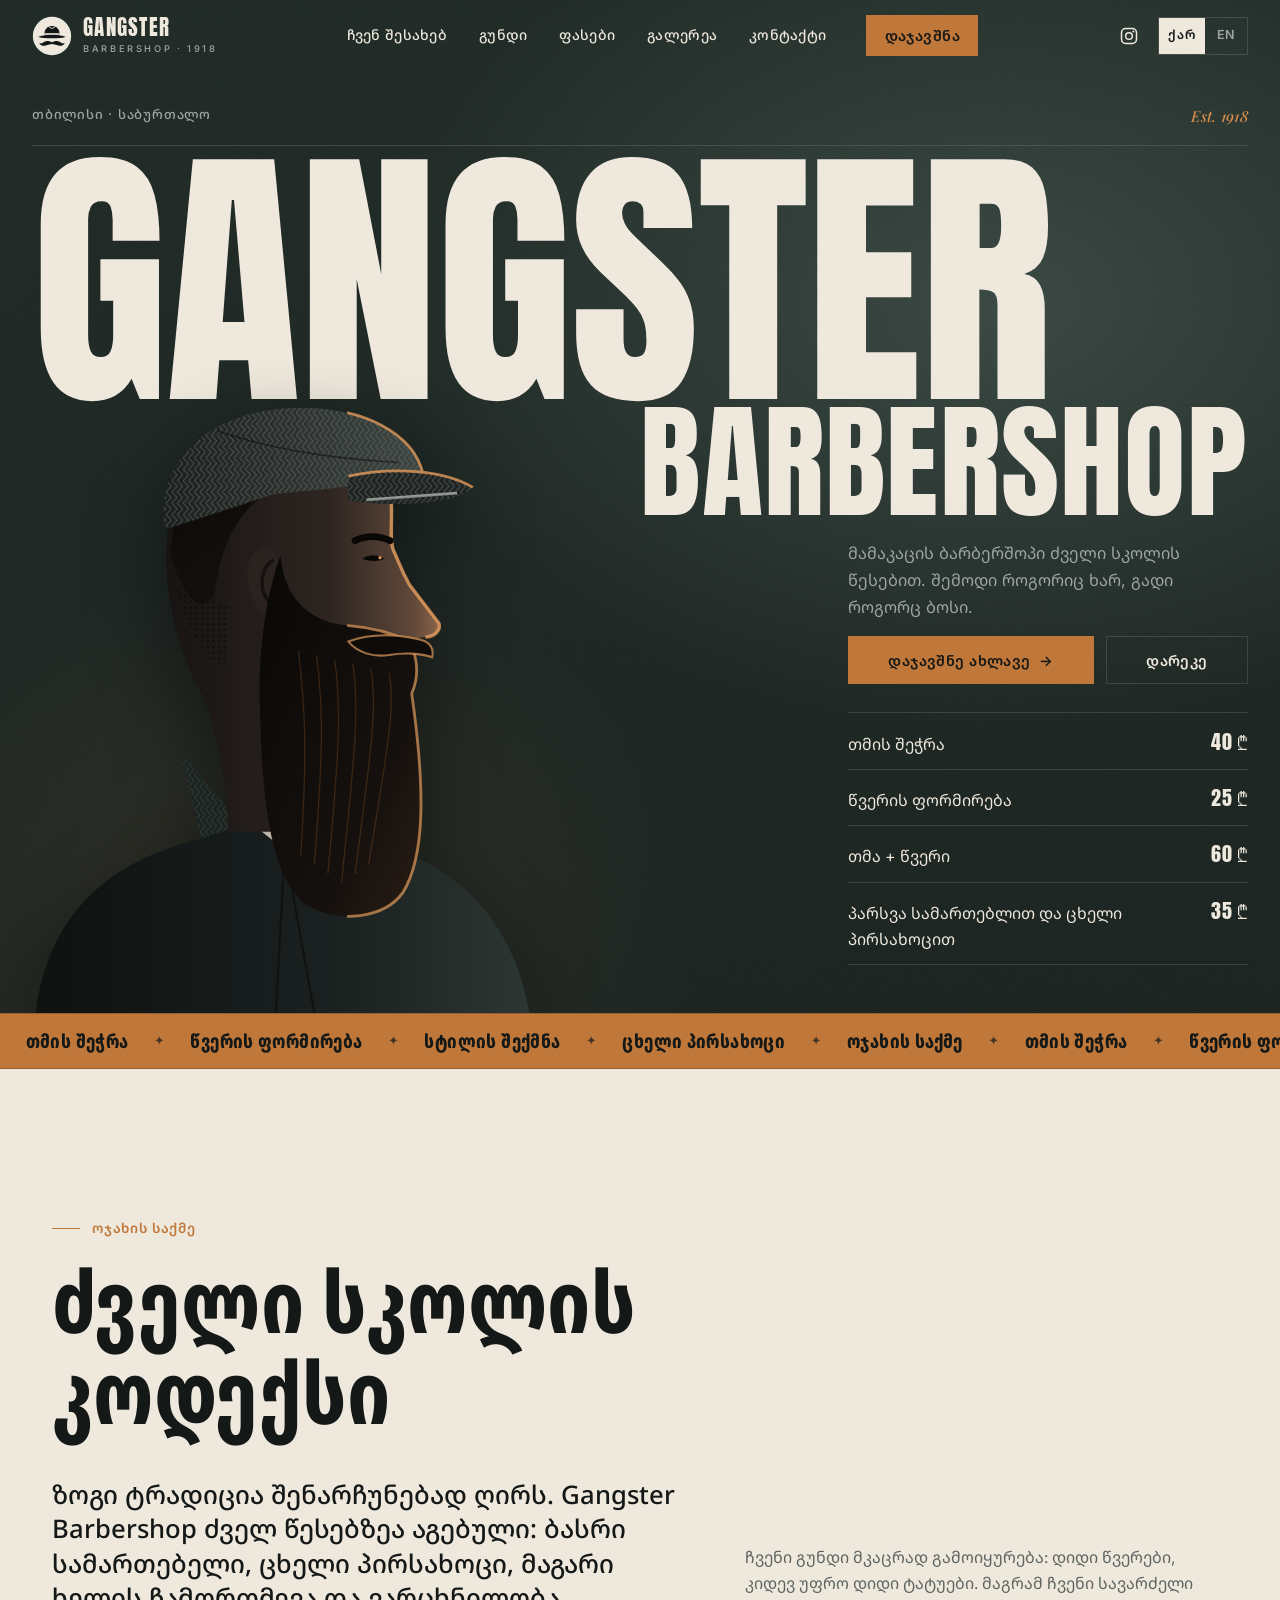
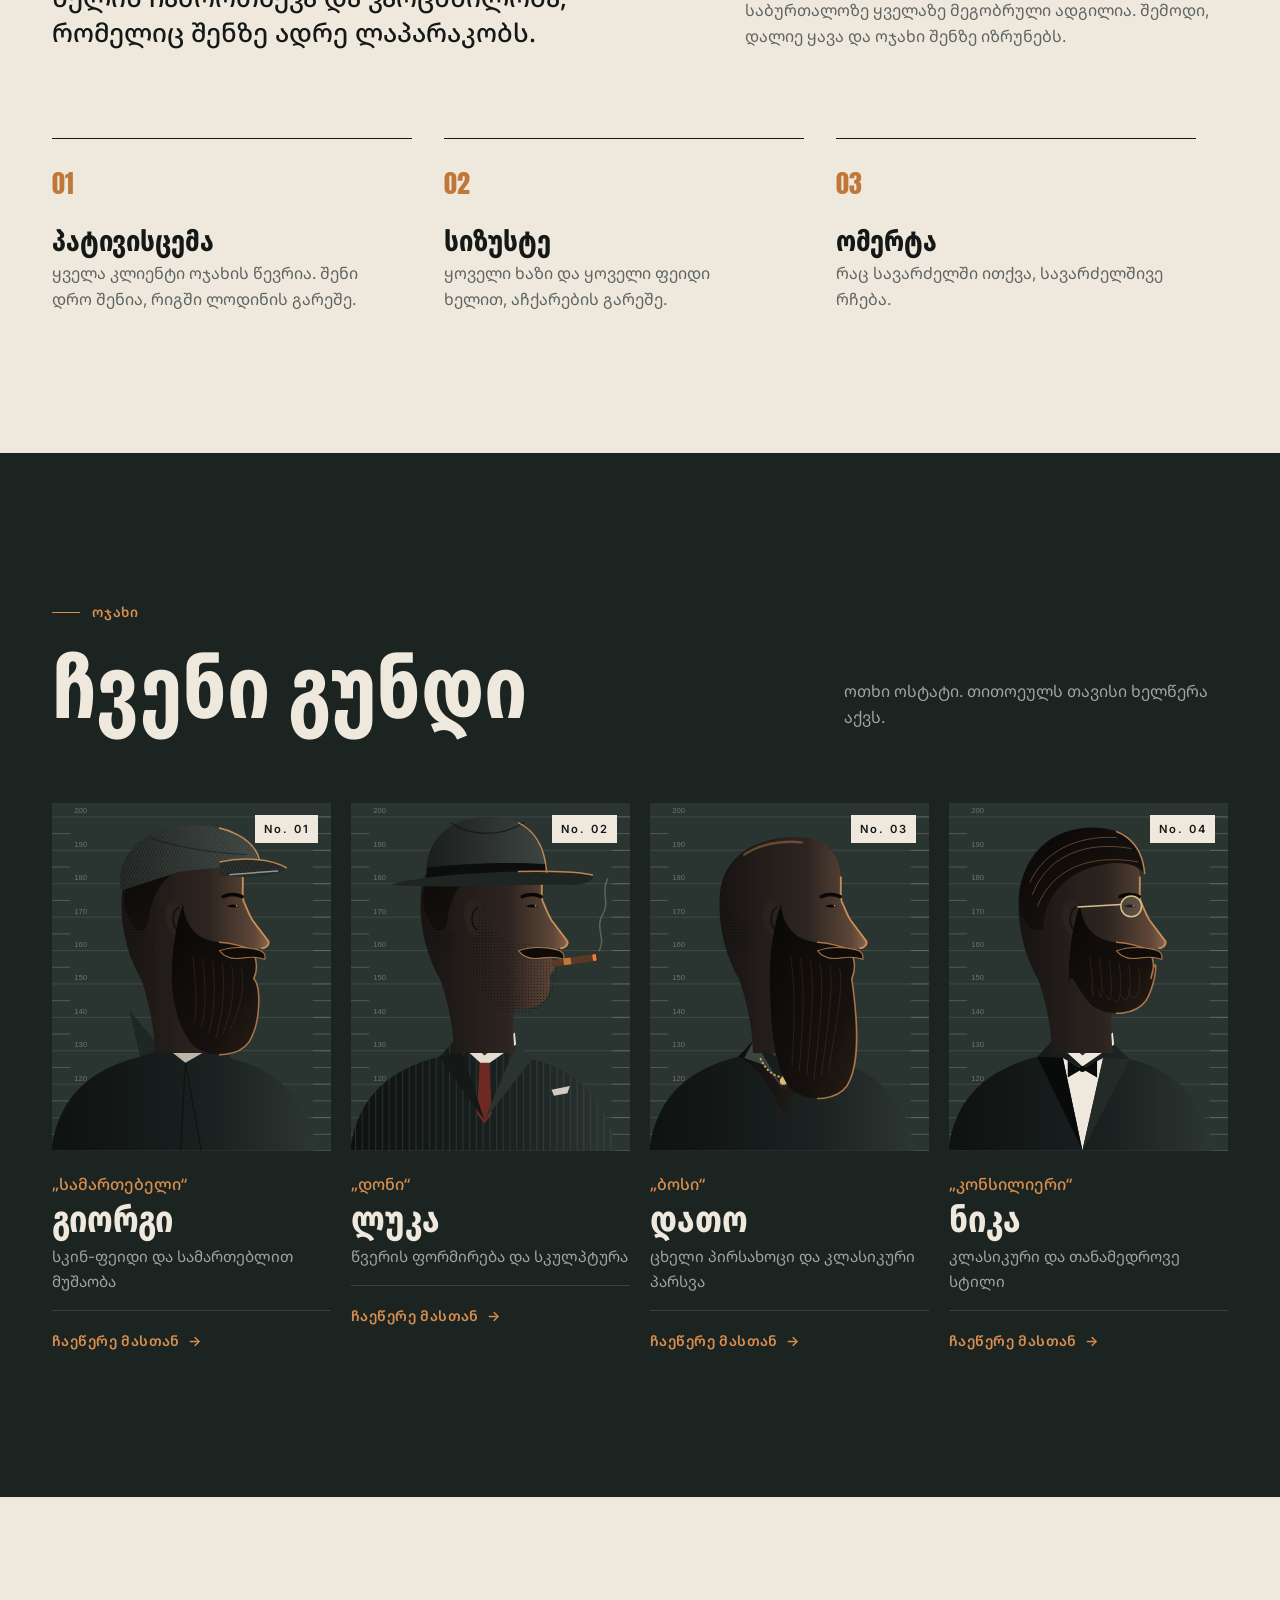
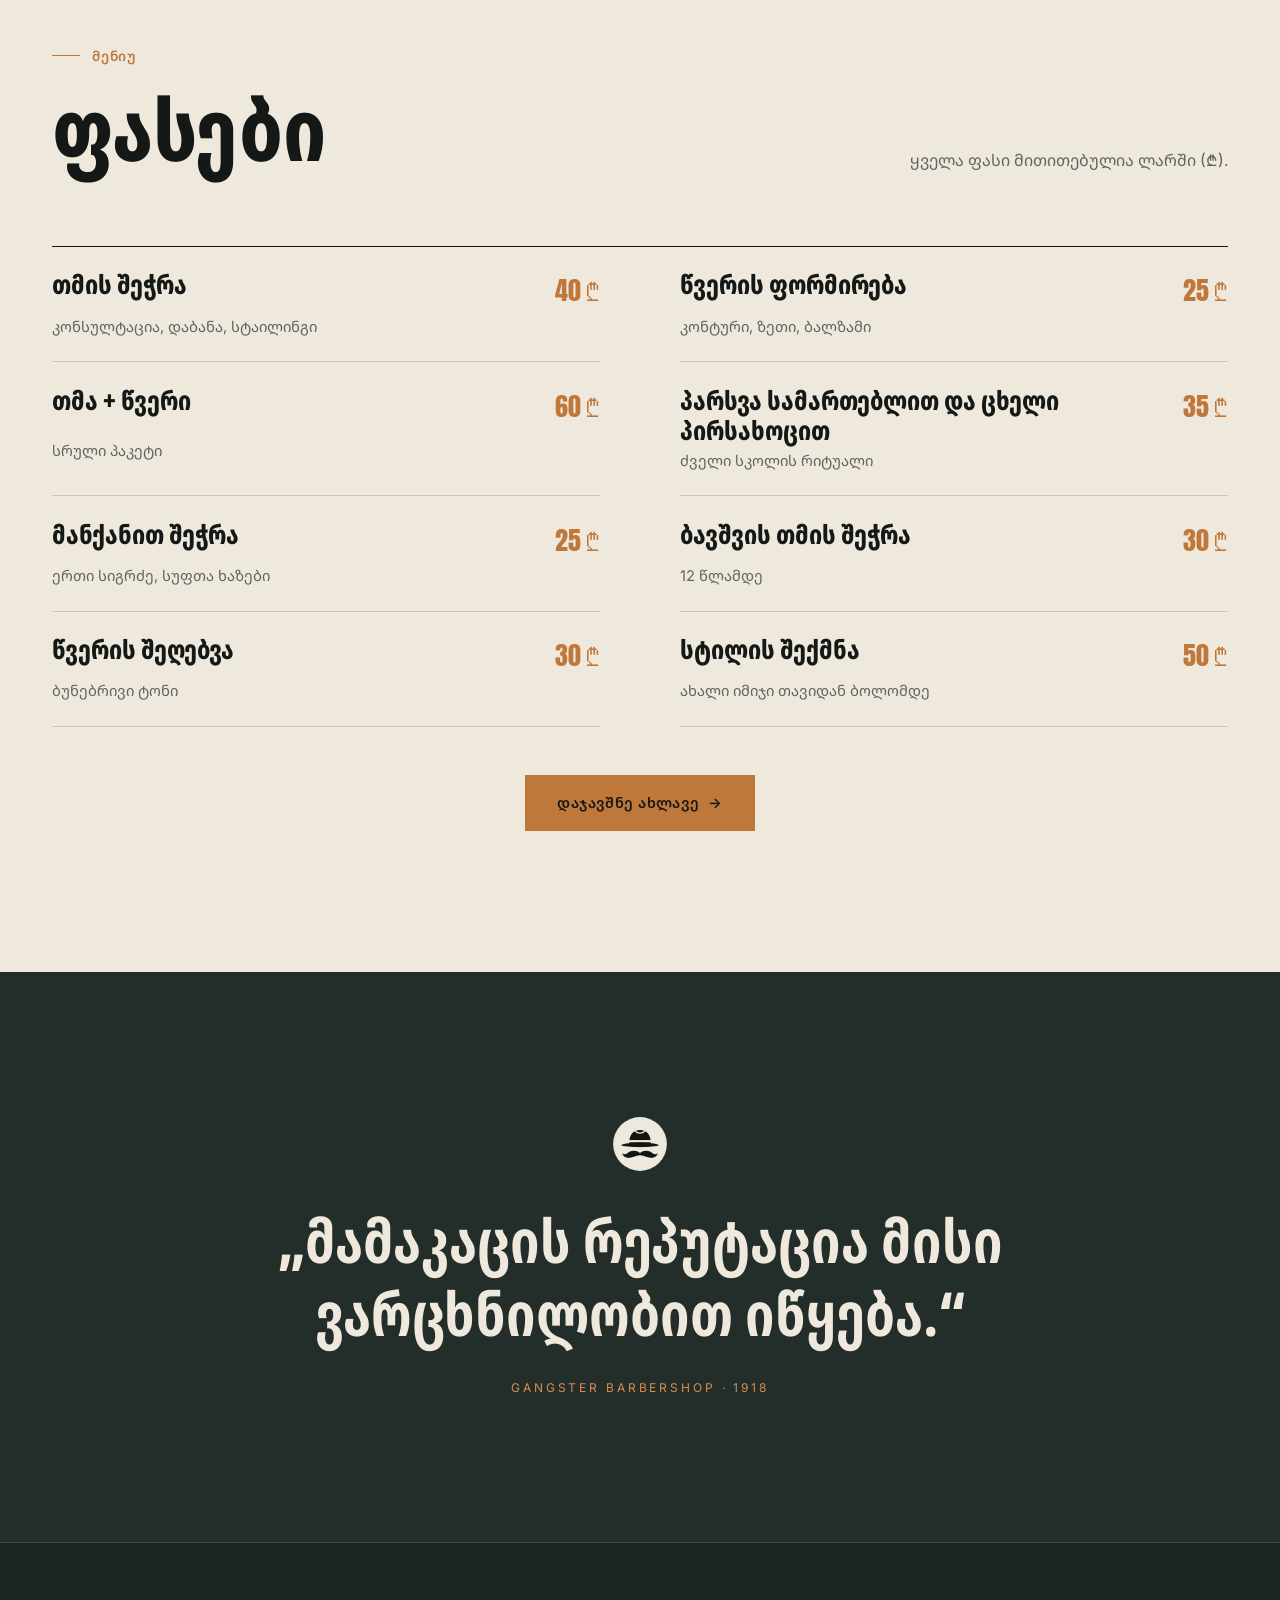
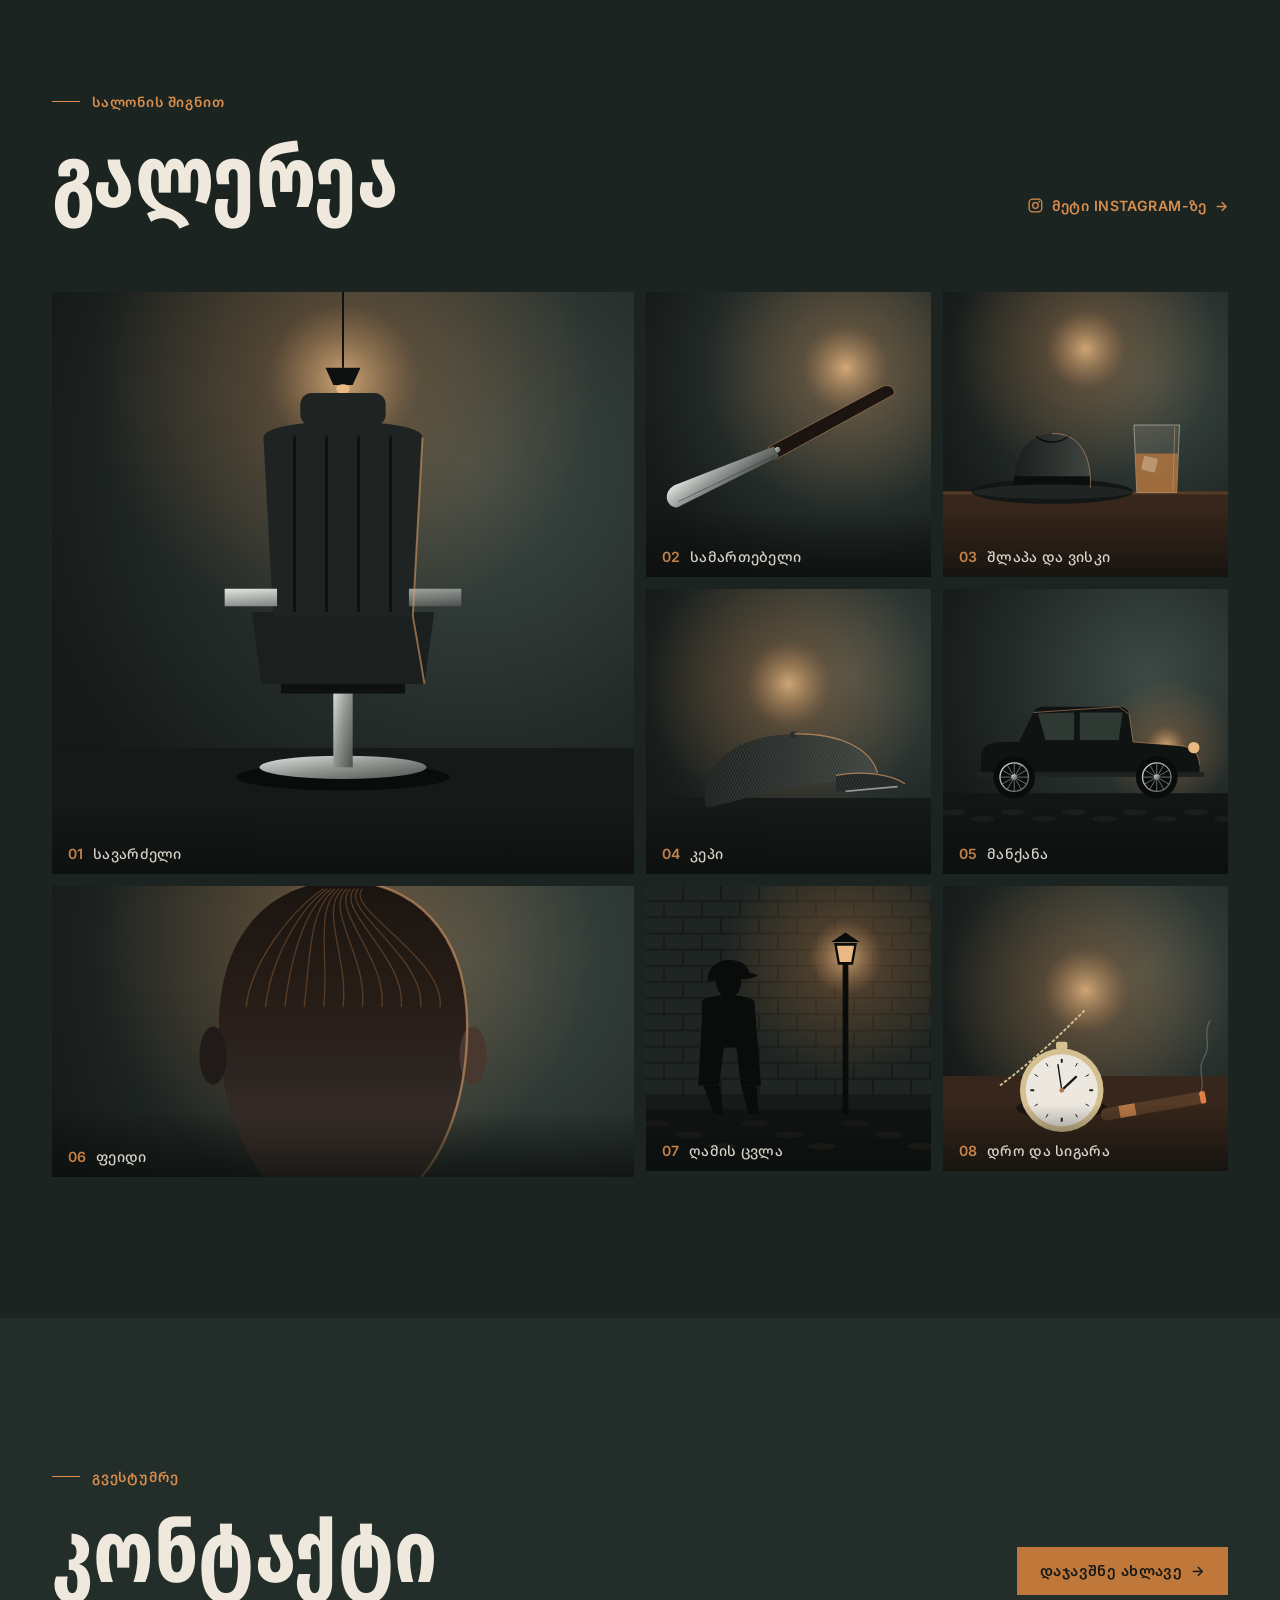
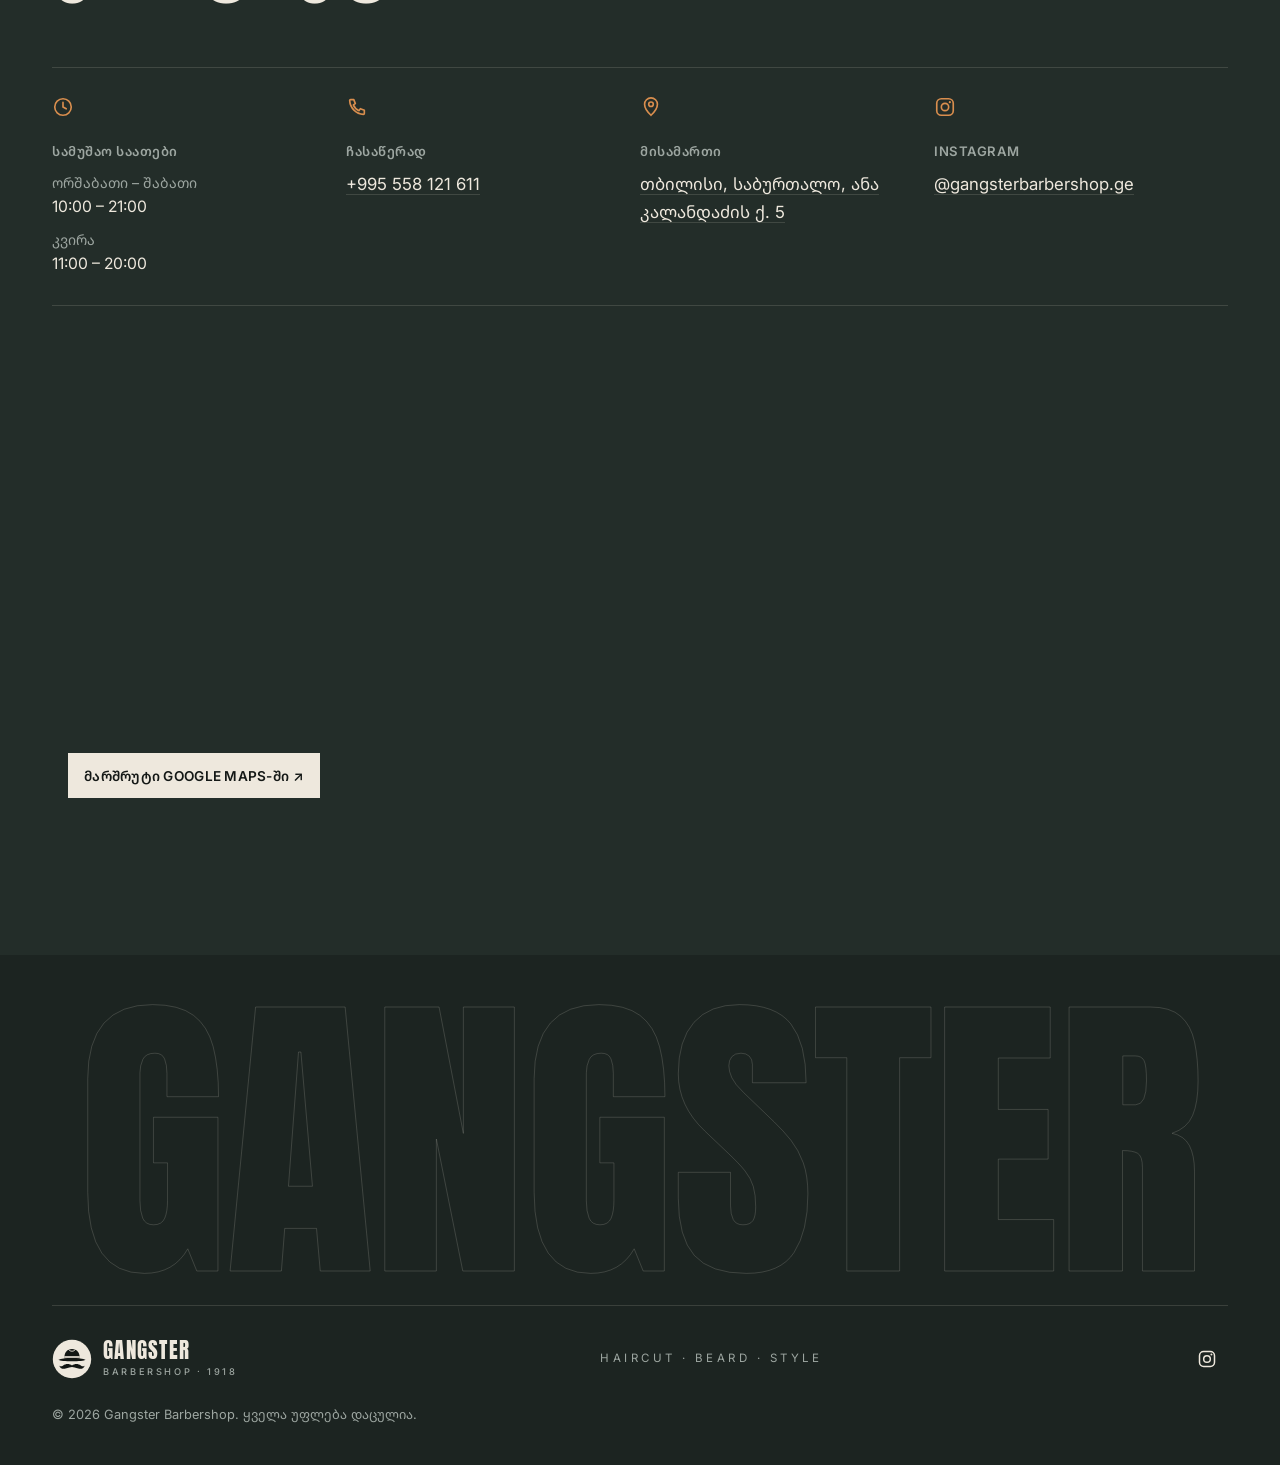
==== commit ae69af9b: "Redesign: clean premium look with gangster-era theme New slate-green, bone and copper palette with b" ====
--- a/index.html
+++ b/index.html
@@ -5,15 +5,14 @@
   <meta name="viewport" content="width=device-width, initial-scale=1, viewport-fit=cover">
   <title>Gangster Barbershop | ბარბერშოპი საბურთალოზე, თბილისი</title>
   <meta name="description" content="Gangster Barbershop: მამაკაცის ბარბერშოპი თბილისში, საბურთალოზე. თმის შეჭრა, წვერის ფორმირება, სტილის შექმნა. ჩაეწერე ონლაინ ან დარეკე: 558 121 611.">
-  <meta name="keywords" content="barbershop Tbilisi, ბარბერშოპი, თმის შეჭრა, წვერი, Saburtalo, Gangster Barbershop">
-  <meta name="theme-color" content="#0B0B0B">
+  <meta name="theme-color" content="#1C2421">
   <link rel="canonical" href="https://akakispanderashvili.github.io/Phone-website-/">
 
   <!-- Open Graph / social -->
   <meta property="og:type" content="website">
   <meta property="og:site_name" content="Gangster Barbershop">
   <meta property="og:title" content="Gangster Barbershop | Tbilisi, Saburtalo">
-  <meta property="og:description" content="Haircut • Beard • Style. თმის შეჭრა • წვერის ფორმირება • სტილის შექმნა. ანა კალანდაძის ქ. 5, თბილისი.">
+  <meta property="og:description" content="Haircut · Beard · Style. თმის შეჭრა · წვერის ფორმირება · სტილის შექმნა. ანა კალანდაძის ქ. 5, თბილისი.">
   <meta property="og:url" content="https://akakispanderashvili.github.io/Phone-website-/">
   <meta property="og:image" content="https://akakispanderashvili.github.io/Phone-website-/assets/og-image.jpg">
   <meta property="og:image:width" content="1200">
@@ -22,18 +21,16 @@
   <meta property="og:locale:alternate" content="en_US">
   <meta name="twitter:card" content="summary_large_image">
   <meta name="twitter:title" content="Gangster Barbershop | Tbilisi">
-  <meta name="twitter:description" content="Haircut • Beard • Style. Saburtalo, Ana Kalandadze St. 5.">
+  <meta name="twitter:description" content="Haircut · Beard · Style. Saburtalo, Ana Kalandadze St. 5.">
   <meta name="twitter:image" content="https://akakispanderashvili.github.io/Phone-website-/assets/og-image.jpg">
 
-  <!-- Icons -->
   <link rel="icon" href="assets/favicon.svg" type="image/svg+xml">
   <link rel="icon" href="assets/favicon-32.png" sizes="32x32" type="image/png">
   <link rel="apple-touch-icon" href="assets/apple-touch-icon.png">
 
-  <!-- Fonts -->
   <link rel="preconnect" href="https://fonts.googleapis.com">
   <link rel="preconnect" href="https://fonts.gstatic.com" crossorigin>
-  <link href="https://fonts.googleapis.com/css2?family=Bebas+Neue&family=Lora:ital,wght@0,400;0,600;1,400&family=Noto+Sans+Georgian:wght@400;600;800&family=Oswald:wght@400;500;600&family=UnifrakturMaguntia&display=swap" rel="stylesheet">
+  <link href="https://fonts.googleapis.com/css2?family=Anton&family=Inter:wght@400;500;600&family=Noto+Sans+Georgian:wdth,wght@62.5..100,400..900&family=Playfair+Display:ital,wght@1,400;1,500&display=swap" rel="stylesheet">
 
   <link rel="stylesheet" href="css/style.css">
 
@@ -43,7 +40,7 @@
     "@type": "BarberShop",
     "name": "Gangster Barbershop",
     "image": "https://akakispanderashvili.github.io/Phone-website-/assets/og-image.jpg",
-    "logo": "https://akakispanderashvili.github.io/Phone-website-/assets/logo-badge.svg",
+    "logo": "https://akakispanderashvili.github.io/Phone-website-/assets/logo-mark.svg",
     "url": "https://akakispanderashvili.github.io/Phone-website-/",
     "telephone": "+995558121611",
     "priceRange": "₾₾",
@@ -55,10 +52,7 @@
       "addressCountry": "GE"
     },
     "sameAs": ["https://www.instagram.com/gangsterbarbershop.ge"],
-    "potentialAction": {
-      "@type": "ReserveAction",
-      "target": "https://aichatbot.ge/book/gangster-barbershop"
-    }
+    "potentialAction": { "@type": "ReserveAction", "target": "https://aichatbot.ge/book/gangster-barbershop" }
   }
   </script>
 </head>
@@ -68,9 +62,9 @@
   <!-- ============ NAV ============ -->
   <header class="nav" id="top">
     <div class="nav__inner">
-      <a class="nav__brand" href="#top" aria-label="Gangster Barbershop">
-        <img src="assets/logo-badge.svg" alt="" width="44" height="44">
-        <span class="nav__brand-text">Gangster<small>Barbershop</small></span>
+      <a class="brand" href="#top" aria-label="Gangster Barbershop">
+        <img class="brand__mark" src="assets/logo-mark.svg" alt="" width="40" height="40">
+        <span class="brand__text">Gangster<small>Barbershop · 1918</small></span>
       </a>
 
       <nav class="nav__menu" id="nav-menu" aria-label="Main">
@@ -79,16 +73,19 @@
         <a href="#prices" data-i18n="nav.prices">ფასები</a>
         <a href="#gallery" data-i18n="nav.gallery">გალერეა</a>
         <a href="#contacts" data-i18n="nav.contacts">კონტაქტი</a>
-        <a class="btn btn--gold nav__book js-book" href="https://aichatbot.ge/book/gangster-barbershop" target="_blank" rel="noopener" data-i18n="cta.book">დაჯავშნე</a>
+        <a class="btn btn--copper nav__book js-book" href="https://aichatbot.ge/book/gangster-barbershop" target="_blank" rel="noopener" data-i18n="cta.book">დაჯავშნა</a>
       </nav>
 
       <div class="nav__tools">
+        <a class="nav__icon js-instagram" href="https://www.instagram.com/gangsterbarbershop.ge" target="_blank" rel="noopener" aria-label="Instagram">
+          <svg class="icon" viewBox="0 0 24 24" aria-hidden="true"><use href="#i-instagram"/></svg>
+        </a>
         <div class="lang" role="group" data-i18n-attr="aria-label:nav.langLabel" aria-label="ენის შეცვლა">
           <button type="button" class="lang__btn" data-lang="ka" lang="ka">ქარ</button>
           <button type="button" class="lang__btn" data-lang="en" lang="en">EN</button>
         </div>
         <button class="burger" type="button" aria-controls="nav-menu" aria-expanded="false" data-i18n-attr="aria-label:nav.menu" aria-label="მენიუ">
-          <span></span><span></span><span></span>
+          <span></span><span></span>
         </button>
       </div>
     </div>
@@ -97,144 +94,143 @@
   <main id="main">
     <!-- ============ HERO ============ -->
     <section class="hero" aria-labelledby="hero-title">
-      <div class="hero__glow" aria-hidden="true"></div>
-      <img class="hero__pole hero__pole--l" src="assets/barber-pole.svg" alt="" aria-hidden="true">
-      <img class="hero__pole hero__pole--r" src="assets/barber-pole.svg" alt="" aria-hidden="true">
-      <div class="hero__content">
-        <img class="hero__badge" src="assets/logo-badge.svg" alt="Gangster Barbershop 1918 logo" width="220" height="220">
-        <h1 class="wordmark" id="hero-title">
-          <img class="wordmark__crown" src="assets/crown.svg" alt="" aria-hidden="true">
-          <span class="wordmark__main">Gangster</span>
-          <span class="wordmark__sub"><span class="wordmark__rule"></span>Barbershop<span class="wordmark__rule"></span></span>
-          <span class="wordmark__tag"><img src="assets/scissors.svg" alt="" aria-hidden="true">Haircut • Beard • Style<img src="assets/scissors.svg" alt="" aria-hidden="true"></span>
+      <div class="hero__inner">
+        <p class="hero__kicker"><span data-i18n="hero.kicker">თბილისი · საბურთალო</span><span class="hero__est">Est. 1918</span></p>
+        <h1 class="hero__title" id="hero-title">
+          <span class="hero__l1">Gangster</span>
+          <span class="hero__l2">Barbershop</span>
         </h1>
-        <p class="hero__est" data-i18n="hero.est">Est. 1918</p>
-        <p class="hero__lead" data-i18n="hero.lead">მამაკაცის ბარბერშოპი საბურთალოზე. შემოდი როგორიც ხარ, გადი როგორც ბოსი.</p>
-        <div class="hero__actions">
-          <a class="btn btn--gold btn--lg js-book" href="https://aichatbot.ge/book/gangster-barbershop" target="_blank" rel="noopener" data-i18n="cta.bookNow">დაჯავშნე ახლავე</a>
-          <a class="btn btn--ghost btn--lg js-phone" href="tel:+995558121611"><span data-i18n="cta.call">დარეკე</span></a>
-        </div>
-      </div>
-      <a class="hero__scroll" href="#about"><span data-i18n="hero.scroll">ქვემოთ</span><i aria-hidden="true"></i></a>
-    </section>
+        <img class="hero__portrait" src="assets/hero-portrait.svg" alt="" width="520" height="580">
+        <div class="hero__side">
+          <p class="hero__lead" data-i18n="hero.lead"></p>
+          <div class="hero__actions">
+            <a class="btn btn--copper js-book" href="https://aichatbot.ge/book/gangster-barbershop" target="_blank" rel="noopener"><span data-i18n="cta.bookNow">დაჯავშნე ახლავე</span><span aria-hidden="true">→</span></a>
+            <a class="btn btn--line js-phone" href="tel:+995558121611" data-i18n="cta.call">დარეკე</a>
+          </div>
+          <ul class="menu-mini" id="hero-prices"><!-- from js/config.js --></ul>
+        </div>
+      </div>
+    </section>
+
+    <!-- Ticker -->
+    <div class="ticker" aria-hidden="true">
+      <div class="ticker__track" id="ticker"></div>
+    </div>
 
     <!-- ============ ABOUT ============ -->
-    <section class="section about" id="about" aria-labelledby="about-title">
-      <div class="container about__grid">
-        <div class="about__text reveal">
-          <p class="eyebrow" data-i18n="about.eyebrow">1918 წლის სულისკვეთებით</p>
-          <h2 class="section-title" id="about-title" data-i18n="about.title">ჩვენი ისტორია</h2>
-          <img class="divider divider--left" src="assets/divider.svg" alt="" aria-hidden="true">
-          <p data-i18n="about.p1"></p>
-          <p data-i18n="about.p2"></p>
-          <a class="btn btn--gold js-book" href="https://aichatbot.ge/book/gangster-barbershop" target="_blank" rel="noopener" data-i18n="cta.bookNow">დაჯავშნე ახლავე</a>
-        </div>
-        <div class="about__art reveal">
-          <div class="gold-frame">
-            <img src="assets/gallery/gallery-8.svg" alt="" loading="lazy" width="400" height="400">
-            <span class="gold-frame__stamp">Since<b>1918</b></span>
-          </div>
-        </div>
-      </div>
-      <ul class="container features">
-        <li class="feature reveal">
-          <img src="assets/scissors.svg" alt="" aria-hidden="true">
-          <h3 data-i18n="about.f1.title"></h3><p data-i18n="about.f1.text"></p>
-        </li>
-        <li class="feature reveal">
-          <img src="assets/crown.svg" alt="" aria-hidden="true">
-          <h3 data-i18n="about.f2.title"></h3><p data-i18n="about.f2.text"></p>
-        </li>
-        <li class="feature reveal">
-          <img src="assets/barber-pole.svg" alt="" aria-hidden="true">
-          <h3 data-i18n="about.f3.title"></h3><p data-i18n="about.f3.text"></p>
-        </li>
-      </ul>
+    <section class="section section--light about" id="about" aria-labelledby="about-title">
+      <div class="container">
+        <div class="about__head reveal">
+          <p class="kicker" data-i18n="about.kicker"></p>
+          <h2 class="title" id="about-title" data-i18n="about.title"></h2>
+        </div>
+        <div class="about__body">
+          <p class="about__lead reveal" data-i18n="about.p1"></p>
+          <p class="about__text reveal" data-i18n="about.p2"></p>
+        </div>
+        <ol class="rules">
+          <li class="rule reveal"><span class="rule__no">01</span><h3 data-i18n="about.r1.title"></h3><p data-i18n="about.r1.text"></p></li>
+          <li class="rule reveal" style="--d:100ms"><span class="rule__no">02</span><h3 data-i18n="about.r2.title"></h3><p data-i18n="about.r2.text"></p></li>
+          <li class="rule reveal" style="--d:200ms"><span class="rule__no">03</span><h3 data-i18n="about.r3.title"></h3><p data-i18n="about.r3.text"></p></li>
+        </ol>
+      </div>
     </section>
 
     <!-- ============ CREW ============ -->
     <section class="section crew" id="crew" aria-labelledby="crew-title">
       <div class="container">
-        <header class="section-head reveal">
-          <p class="eyebrow" data-i18n="crew.eyebrow">ოჯახი</p>
-          <h2 class="section-title" id="crew-title" data-i18n="crew.title">ჩვენი გუნდი</h2>
-          <img class="divider" src="assets/divider.svg" alt="" aria-hidden="true">
-          <p class="section-lead" data-i18n="crew.lead"></p>
-        </header>
-        <div class="crew__grid" id="crew-grid"><!-- rendered from js/config.js --></div>
+        <header class="head reveal">
+          <div>
+            <p class="kicker" data-i18n="crew.kicker"></p>
+            <h2 class="title" id="crew-title" data-i18n="crew.title"></h2>
+          </div>
+          <p class="head__lead" data-i18n="crew.lead"></p>
+        </header>
+        <div class="crew__grid" id="crew-grid"><!-- from js/config.js --></div>
       </div>
     </section>
 
     <!-- ============ PRICES ============ -->
-    <section class="section prices" id="prices" aria-labelledby="prices-title">
-      <div class="container">
-        <header class="section-head reveal">
-          <p class="eyebrow" data-i18n="prices.eyebrow">მენიუ</p>
-          <h2 class="section-title" id="prices-title" data-i18n="prices.title">ფასები</h2>
-          <img class="divider" src="assets/divider.svg" alt="" aria-hidden="true">
-        </header>
-        <div class="price-card reveal">
-          <ul class="price-list" id="price-list"><!-- rendered from js/config.js --></ul>
-          <p class="price-card__note" data-i18n="prices.note"></p>
-          <a class="btn btn--gold js-book" href="https://aichatbot.ge/book/gangster-barbershop" target="_blank" rel="noopener" data-i18n="cta.bookNow">დაჯავშნე ახლავე</a>
-        </div>
+    <section class="section section--light prices" id="prices" aria-labelledby="prices-title">
+      <div class="container">
+        <header class="head reveal">
+          <div>
+            <p class="kicker" data-i18n="prices.kicker"></p>
+            <h2 class="title" id="prices-title" data-i18n="prices.title"></h2>
+          </div>
+          <p class="head__lead" data-i18n="prices.note"></p>
+        </header>
+        <ul class="menu" id="price-list"><!-- from js/config.js --></ul>
+        <div class="prices__cta reveal">
+          <a class="btn btn--copper btn--lg js-book" href="https://aichatbot.ge/book/gangster-barbershop" target="_blank" rel="noopener"><span data-i18n="cta.bookNow">დაჯავშნე ახლავე</span><span aria-hidden="true">→</span></a>
+        </div>
+      </div>
+    </section>
+
+    <!-- ============ QUOTE ============ -->
+    <section class="quote" aria-label="Quote">
+      <div class="container reveal">
+        <img class="quote__mark" src="assets/logo-mark.svg" alt="" width="56" height="56">
+        <blockquote>
+          <p data-i18n="quote.text"></p>
+          <footer data-i18n="quote.by"></footer>
+        </blockquote>
       </div>
     </section>
 
     <!-- ============ GALLERY ============ -->
     <section class="section gallery" id="gallery" aria-labelledby="gallery-title">
       <div class="container">
-        <header class="section-head reveal">
-          <p class="eyebrow" data-i18n="gallery.eyebrow">სალონის შიგნით</p>
-          <h2 class="section-title" id="gallery-title" data-i18n="gallery.title">გალერეა</h2>
-          <img class="divider" src="assets/divider.svg" alt="" aria-hidden="true">
-        </header>
-        <div class="gallery__grid" id="gallery-grid"><!-- rendered from js/config.js --></div>
-        <p class="gallery__more reveal">
-          <a class="btn btn--ghost js-instagram" href="https://www.instagram.com/gangsterbarbershop.ge" target="_blank" rel="noopener">
+        <header class="head reveal">
+          <div>
+            <p class="kicker" data-i18n="gallery.kicker"></p>
+            <h2 class="title" id="gallery-title" data-i18n="gallery.title"></h2>
+          </div>
+          <a class="link-arrow js-instagram" href="https://www.instagram.com/gangsterbarbershop.ge" target="_blank" rel="noopener">
             <svg class="icon" viewBox="0 0 24 24" aria-hidden="true"><use href="#i-instagram"/></svg>
-            <span data-i18n="gallery.more">მეტი ფოტო Instagram-ზე</span>
+            <span data-i18n="gallery.more"></span><span aria-hidden="true">→</span>
           </a>
-        </p>
+        </header>
+        <div class="gallery__grid" id="gallery-grid"><!-- from js/config.js --></div>
       </div>
     </section>
 
     <!-- ============ CONTACTS ============ -->
     <section class="section contacts" id="contacts" aria-labelledby="contacts-title">
       <div class="container">
-        <header class="section-head reveal">
-          <p class="eyebrow" data-i18n="contacts.eyebrow">გვესტუმრე</p>
-          <h2 class="section-title" id="contacts-title" data-i18n="contacts.title">კონტაქტი</h2>
-          <img class="divider" src="assets/divider.svg" alt="" aria-hidden="true">
-        </header>
-        <div class="contacts__grid">
-          <ul class="contact-list reveal">
-            <li>
-              <svg class="icon" viewBox="0 0 24 24" aria-hidden="true"><use href="#i-clock"/></svg>
-              <div><h3 data-i18n="contacts.hours">სამუშაო საათები</h3><dl class="hours" id="hours"></dl></div>
-            </li>
-            <li>
-              <svg class="icon" viewBox="0 0 24 24" aria-hidden="true"><use href="#i-phone"/></svg>
-              <div><h3 data-i18n="contacts.phone">ჩასაწერად</h3><a class="contact-link js-phone js-phone-text" href="tel:+995558121611">+995 558 121 611</a></div>
-            </li>
-            <li>
-              <svg class="icon" viewBox="0 0 24 24" aria-hidden="true"><use href="#i-pin"/></svg>
-              <div><h3 data-i18n="contacts.address">მისამართი</h3>
-                <a class="contact-link js-directions" id="address" href="https://www.google.com/maps/search/?api=1&amp;query=Ana%20Kalandadze%20St%205%2C%20Tbilisi" target="_blank" rel="noopener">თბილისი, საბურთალო, ანა კალანდაძის ქ. 5</a></div>
-            </li>
-            <li>
-              <svg class="icon" viewBox="0 0 24 24" aria-hidden="true"><use href="#i-instagram"/></svg>
-              <div><h3 data-i18n="contacts.instagram">Instagram</h3><a class="contact-link js-instagram" href="https://www.instagram.com/gangsterbarbershop.ge" target="_blank" rel="noopener">@gangsterbarbershop.ge</a></div>
-            </li>
-            <li class="contact-list__cta">
-              <a class="btn btn--gold js-book" href="https://aichatbot.ge/book/gangster-barbershop" target="_blank" rel="noopener" data-i18n="cta.bookNow">დაჯავშნე ახლავე</a>
-              <a class="btn btn--ghost js-directions" href="https://www.google.com/maps/search/?api=1&amp;query=Ana%20Kalandadze%20St%205%2C%20Tbilisi" target="_blank" rel="noopener" data-i18n="contacts.directions">მარშრუტი Google Maps-ში</a>
-            </li>
-          </ul>
-          <div class="map gold-frame reveal">
-            <iframe id="map" title="Gangster Barbershop" data-i18n-attr="title:contacts.mapTitle" loading="lazy" referrerpolicy="no-referrer-when-downgrade" allowfullscreen
-              src="https://maps.google.com/maps?q=Ana%20Kalandadze%20St%205%2C%20Tbilisi&amp;z=16&amp;output=embed"></iframe>
-          </div>
+        <header class="head reveal">
+          <div>
+            <p class="kicker" data-i18n="contacts.kicker"></p>
+            <h2 class="title" id="contacts-title" data-i18n="contacts.title"></h2>
+          </div>
+          <a class="btn btn--copper js-book" href="https://aichatbot.ge/book/gangster-barbershop" target="_blank" rel="noopener"><span data-i18n="cta.bookNow">დაჯავშნე ახლავე</span><span aria-hidden="true">→</span></a>
+        </header>
+        <ul class="info">
+          <li class="reveal">
+            <svg class="icon" viewBox="0 0 24 24" aria-hidden="true"><use href="#i-clock"/></svg>
+            <h3 data-i18n="contacts.hours"></h3>
+            <dl class="hours" id="hours"></dl>
+          </li>
+          <li class="reveal" style="--d:80ms">
+            <svg class="icon" viewBox="0 0 24 24" aria-hidden="true"><use href="#i-phone"/></svg>
+            <h3 data-i18n="contacts.phone"></h3>
+            <a class="info__link js-phone js-phone-text" href="tel:+995558121611">+995 558 121 611</a>
+          </li>
+          <li class="reveal" style="--d:160ms">
+            <svg class="icon" viewBox="0 0 24 24" aria-hidden="true"><use href="#i-pin"/></svg>
+            <h3 data-i18n="contacts.address"></h3>
+            <a class="info__link js-directions" id="address" href="https://www.google.com/maps/search/?api=1&amp;query=Ana%20Kalandadze%20St%205%2C%20Tbilisi" target="_blank" rel="noopener">თბილისი, საბურთალო, ანა კალანდაძის ქ. 5</a>
+          </li>
+          <li class="reveal" style="--d:240ms">
+            <svg class="icon" viewBox="0 0 24 24" aria-hidden="true"><use href="#i-instagram"/></svg>
+            <h3>Instagram</h3>
+            <a class="info__link js-instagram js-ig-text" href="https://www.instagram.com/gangsterbarbershop.ge" target="_blank" rel="noopener">@gangsterbarbershop.ge</a>
+          </li>
+        </ul>
+        <div class="map reveal">
+          <iframe id="map" title="Gangster Barbershop" data-i18n-attr="title:contacts.mapTitle" loading="lazy" referrerpolicy="no-referrer-when-downgrade" allowfullscreen
+            src="https://maps.google.com/maps?q=Ana%20Kalandadze%20St%205%2C%20Tbilisi&amp;z=16&amp;output=embed"></iframe>
+          <a class="map__link js-directions" href="https://www.google.com/maps/search/?api=1&amp;query=Ana%20Kalandadze%20St%205%2C%20Tbilisi" target="_blank" rel="noopener"><span data-i18n="contacts.directions"></span> <span aria-hidden="true">↗</span></a>
         </div>
       </div>
     </section>
@@ -243,37 +239,40 @@
   <!-- ============ FOOTER ============ -->
   <footer class="footer">
     <div class="container footer__inner">
-      <img class="footer__badge" src="assets/logo-badge.svg" alt="Gangster Barbershop" width="96" height="96" loading="lazy">
-      <p class="footer__tag" data-i18n="footer.made">თმის შეჭრა • წვერი • სტილი</p>
-      <a class="footer__ig js-instagram" href="https://www.instagram.com/gangsterbarbershop.ge" target="_blank" rel="noopener" aria-label="Instagram">
-        <svg class="icon" viewBox="0 0 24 24" aria-hidden="true"><use href="#i-instagram"/></svg>
-      </a>
-      <p class="footer__copy">© <span id="year">2026</span> Gangster Barbershop. <span data-i18n="footer.rights">ყველა უფლება დაცულია.</span></p>
+      <p class="footer__word">Gangster</p>
+      <div class="footer__row">
+        <a class="brand" href="#top" aria-label="Gangster Barbershop">
+          <img class="brand__mark" src="assets/logo-mark.svg" alt="" width="40" height="40" loading="lazy">
+          <span class="brand__text">Gangster<small>Barbershop · 1918</small></span>
+        </a>
+        <p class="footer__tag">Haircut · Beard · Style</p>
+        <a class="nav__icon js-instagram" href="https://www.instagram.com/gangsterbarbershop.ge" target="_blank" rel="noopener" aria-label="Instagram">
+          <svg class="icon" viewBox="0 0 24 24" aria-hidden="true"><use href="#i-instagram"/></svg>
+        </a>
+      </div>
+      <p class="footer__copy">© <span id="year">2026</span> Gangster Barbershop. <span data-i18n="footer.rights"></span></p>
     </div>
   </footer>
 
-  <!-- Floating mobile booking button -->
-  <a class="fab js-book" href="https://aichatbot.ge/book/gangster-barbershop" target="_blank" rel="noopener">
-    <img src="assets/scissors.svg" alt="" aria-hidden="true"><span data-i18n="cta.bookNow">დაჯავშნე ახლავე</span>
-  </a>
+  <a class="fab js-book" href="https://aichatbot.ge/book/gangster-barbershop" target="_blank" rel="noopener"><span data-i18n="cta.bookNow">დაჯავშნე ახლავე</span><span aria-hidden="true">→</span></a>
 
   <!-- Lightbox -->
   <div class="lightbox" id="lightbox" role="dialog" aria-modal="true" aria-label="Gallery" hidden>
     <button class="lightbox__close" type="button" data-i18n-attr="aria-label:lightbox.close" aria-label="დახურვა">&times;</button>
-    <button class="lightbox__nav lightbox__nav--prev" type="button" data-i18n-attr="aria-label:lightbox.prev" aria-label="წინა">&#8249;</button>
+    <button class="lightbox__nav lightbox__nav--prev" type="button" data-i18n-attr="aria-label:lightbox.prev" aria-label="წინა">&larr;</button>
     <figure class="lightbox__figure">
       <img id="lightbox-img" src="" alt="">
       <figcaption id="lightbox-caption"></figcaption>
     </figure>
-    <button class="lightbox__nav lightbox__nav--next" type="button" data-i18n-attr="aria-label:lightbox.next" aria-label="შემდეგი">&#8250;</button>
+    <button class="lightbox__nav lightbox__nav--next" type="button" data-i18n-attr="aria-label:lightbox.next" aria-label="შემდეგი">&rarr;</button>
   </div>
 
   <!-- Icon sprite -->
   <svg width="0" height="0" style="position:absolute" aria-hidden="true">
-    <symbol id="i-instagram" viewBox="0 0 24 24"><path fill="currentColor" d="M12 2.2c3.2 0 3.6 0 4.8.1 1.2.1 1.8.2 2.2.4.6.2 1 .5 1.4.9.4.4.7.8.9 1.4.2.4.4 1.1.4 2.2.1 1.3.1 1.6.1 4.8s0 3.6-.1 4.8c-.1 1.2-.2 1.8-.4 2.2-.2.6-.5 1-.9 1.4-.4.4-.8.7-1.4.9-.4.2-1.1.4-2.2.4-1.3.1-1.6.1-4.8.1s-3.6 0-4.8-.1c-1.2-.1-1.8-.2-2.2-.4-.6-.2-1-.5-1.4-.9-.4-.4-.7-.8-.9-1.4-.2-.4-.4-1.1-.4-2.2C2.2 15.6 2.2 15.2 2.2 12s0-3.6.1-4.8c.1-1.2.2-1.8.4-2.2.2-.6.5-1 .9-1.4.4-.4.8-.7 1.4-.9.4-.2 1.1-.4 2.2-.4C8.4 2.2 8.8 2.2 12 2.2zm0 2c-3.1 0-3.5 0-4.7.1-1.1.1-1.7.2-2.1.4-.5.2-.9.4-1.2.8-.4.4-.6.7-.8 1.2-.2.4-.3 1-.4 2.1-.1 1.2-.1 1.6-.1 4.7s0 3.5.1 4.7c.1 1.1.2 1.7.4 2.1.2.5.4.9.8 1.2.4.4.7.6 1.2.8.4.2 1 .3 2.1.4 1.2.1 1.6.1 4.7.1s3.5 0 4.7-.1c1.1-.1 1.7-.2 2.1-.4.5-.2.9-.4 1.2-.8.4-.4.6-.7.8-1.2.2-.4.3-1 .4-2.1.1-1.2.1-1.6.1-4.7s0-3.5-.1-4.7c-.1-1.1-.2-1.7-.4-2.1-.2-.5-.4-.9-.8-1.2-.4-.4-.7-.6-1.2-.8-.4-.2-1-.3-2.1-.4-1.2-.1-1.6-.1-4.7-.1zm0 3.4a4.4 4.4 0 1 1 0 8.8 4.4 4.4 0 0 1 0-8.8zm0 7.2a2.8 2.8 0 1 0 0-5.6 2.8 2.8 0 0 0 0 5.6zm5.6-7.4a1 1 0 1 1-2.1 0 1 1 0 0 1 2.1 0z"/></symbol>
-    <symbol id="i-phone" viewBox="0 0 24 24"><path fill="currentColor" d="M6.6 10.8c1.4 2.8 3.8 5.1 6.6 6.6l2.2-2.2c.3-.3.7-.4 1-.2 1.1.4 2.3.6 3.6.6.6 0 1 .4 1 1V20c0 .6-.4 1-1 1C10.6 21 3 13.4 3 4c0-.6.4-1 1-1h3.5c.6 0 1 .4 1 1 0 1.3.2 2.5.6 3.6.1.3 0 .7-.2 1l-2.3 2.2z"/></symbol>
-    <symbol id="i-pin" viewBox="0 0 24 24"><path fill="currentColor" d="M12 2a7 7 0 0 0-7 7c0 5.2 7 13 7 13s7-7.8 7-13a7 7 0 0 0-7-7zm0 9.5A2.5 2.5 0 1 1 12 6.5a2.5 2.5 0 0 1 0 5z"/></symbol>
-    <symbol id="i-clock" viewBox="0 0 24 24"><path fill="currentColor" d="M12 2a10 10 0 1 0 0 20 10 10 0 0 0 0-20zm0 18a8 8 0 1 1 0-16 8 8 0 0 1 0 16zm.5-13H11v6l5.2 3.2.8-1.3-4.5-2.7V7z"/></symbol>
+    <symbol id="i-instagram" viewBox="0 0 24 24"><rect x="3" y="3" width="18" height="18" rx="5" fill="none" stroke="currentColor" stroke-width="1.8"/><circle cx="12" cy="12" r="4" fill="none" stroke="currentColor" stroke-width="1.8"/><circle cx="17.3" cy="6.7" r="1.2" fill="currentColor"/></symbol>
+    <symbol id="i-phone" viewBox="0 0 24 24"><path fill="none" stroke="currentColor" stroke-width="1.8" stroke-linejoin="round" d="M5 4h3.5l1.7 4.3-2.2 1.4a11 11 0 0 0 6.3 6.3l1.4-2.2L20 15.5V19a1 1 0 0 1-1 1A16 16 0 0 1 4 5a1 1 0 0 1 1-1z"/></symbol>
+    <symbol id="i-pin" viewBox="0 0 24 24"><path fill="none" stroke="currentColor" stroke-width="1.8" d="M12 21s-7-6.5-7-12a7 7 0 0 1 14 0c0 5.5-7 12-7 12z"/><circle cx="12" cy="9" r="2.5" fill="none" stroke="currentColor" stroke-width="1.8"/></symbol>
+    <symbol id="i-clock" viewBox="0 0 24 24"><circle cx="12" cy="12" r="9" fill="none" stroke="currentColor" stroke-width="1.8"/><path d="M12 7v5l3.5 2" fill="none" stroke="currentColor" stroke-width="1.8" stroke-linecap="round"/></symbol>
   </svg>
 
   <script src="js/config.js"></script>
--- a/css/style.css
+++ b/css/style.css
@@ -1,540 +1,367 @@
 /* ==========================================================================
-   Gangster Barbershop: dark luxury speakeasy theme
+   Gangster Barbershop: clean, premium, old-school gangster
+   Colours are defined once here. Change them to re-theme the whole site.
    ========================================================================== */
 :root {
-  --black: #0B0B0B;
-  --charcoal: #161616;
-  --marble: #1B1B1B;
-  --gold: #C9A24B;
-  --gold-hi: #E5C77A;
-  --gold-deep: #8A6A2A;
-  --cream: #F2EBDD;
-  --cream-dim: #CFC6B4;
-  --green: #1F2E25;
-  --pole-red: #B3202A;
-  --pole-blue: #1E3A6E;
-  --paper: #E9DFC8;
-  --ink: #1A1410;
-
-  --gold-grad: linear-gradient(135deg, var(--gold-hi) 0%, var(--gold) 45%, #F3DD9A 62%, var(--gold-deep) 100%);
-  --chrome-grad: linear-gradient(180deg, #FFF3C9 0%, var(--gold-hi) 30%, var(--gold) 52%, var(--gold-deep) 56%, var(--gold-hi) 80%, #FFF3C9 100%);
-
-  --f-head: 'Bebas Neue', 'Oswald', 'Noto Sans Georgian', Impact, sans-serif;
-  --f-sub: 'Oswald', 'Noto Sans Georgian', 'Arial Narrow', sans-serif;
-  --f-body: 'Lora', 'Noto Sans Georgian', Georgia, serif;
-  --f-black: 'UnifrakturMaguntia', 'Lora', serif;
-
-  --radius: 4px;
-  --nav-h: 68px;
-  --container: 1160px;
+  --bg: #1C2421;          /* deep slate green */
+  --bg-2: #232D29;
+  --bg-3: #2A3430;
+  --bone: #EEE8DD;        /* warm off-white */
+  --bone-2: #E2DACB;
+  --ink: #141816;
+  --muted: #9DA6A1;       /* secondary text on dark */
+  --muted-ink: #5E6461;   /* secondary text on light */
+  --line: rgba(238, 232, 221, .14);
+  --line-ink: rgba(20, 24, 22, .16);
+  --copper: #C0773A;
+  --copper-hi: #D98E4E;
+
+  --f-display: 'Anton', 'Noto Sans Georgian', Impact, sans-serif;
+  --f-body: 'Inter', 'Noto Sans Georgian', system-ui, sans-serif;
+  --f-serif: 'Playfair Display', Georgia, serif;
+
+  --container: 1240px;
+  --nav-h: 72px;
   --ease: cubic-bezier(.2, .7, .2, 1);
-}
-
-html[lang="ka"] {
-  --f-head: 'Noto Sans Georgian', 'Bebas Neue', sans-serif;
-  --f-sub: 'Noto Sans Georgian', 'Oswald', sans-serif;
-  --f-body: 'Noto Sans Georgian', 'Lora', sans-serif;
 }
 
 *, *::before, *::after { box-sizing: border-box; }
 html { scroll-behavior: smooth; scroll-padding-top: var(--nav-h); -webkit-text-size-adjust: 100%; }
 body {
   margin: 0;
-  background: var(--black);
-  color: var(--cream);
+  background: var(--bg);
+  color: var(--bone);
   font-family: var(--f-body);
-  font-size: 1.0625rem;
-  line-height: 1.7;
+  font-size: 1rem;
+  line-height: 1.65;
   overflow-x: hidden;
-}
-html[lang="ka"] body { font-size: 1rem; }
+  -webkit-font-smoothing: antialiased;
+}
 body.no-scroll, body.menu-open { overflow: hidden; }
 img { max-width: 100%; display: block; }
-a { color: var(--gold-hi); }
-h1, h2, h3 { margin: 0; font-weight: 400; }
-p { margin: 0 0 1em; }
-ul { list-style: none; margin: 0; padding: 0; }
+a { color: inherit; }
+h1, h2, h3, p { margin: 0; }
+ul, ol { list-style: none; margin: 0; padding: 0; }
 button { font: inherit; color: inherit; }
-:focus-visible { outline: 2px solid var(--gold-hi); outline-offset: 3px; }
-
-.skip-link {
-  position: absolute; left: 1rem; top: -100px; z-index: 100;
-  background: var(--gold); color: var(--black); padding: .5rem 1rem;
-}
+:focus-visible { outline: 2px solid var(--copper-hi); outline-offset: 3px; }
+
+.skip-link { position: absolute; left: 1rem; top: -100px; z-index: 100; background: var(--copper); color: var(--ink); padding: .5rem 1rem; }
 .skip-link:focus { top: 1rem; }
-
 .container { width: 100%; max-width: var(--container); margin: 0 auto; padding: 0 1.25rem; }
-.icon { width: 1.25em; height: 1.25em; flex: none; }
-
-/* ---------- Typography helpers ---------- */
-.eyebrow {
-  font-family: var(--f-black);
-  color: var(--gold);
-  font-size: 1.5rem;
-  margin: 0 0 .25rem;
-  line-height: 1.2;
-}
-html[lang="ka"] .eyebrow { font-family: var(--f-sub); font-size: .95rem; letter-spacing: .12em; font-weight: 600; }
-.section-title {
-  font-family: var(--f-head);
-  font-size: clamp(2.6rem, 8vw, 4.2rem);
-  line-height: 1;
-  letter-spacing: .04em;
+@media (min-width: 760px) { .container { padding: 0 2rem; } }
+.icon { width: 1.2em; height: 1.2em; flex: none; }
+
+/* ---------- Type ---------- */
+.kicker {
+  display: inline-flex; align-items: center; gap: .75rem;
+  font-size: .78rem; font-weight: 600; letter-spacing: .22em; text-transform: uppercase;
+  color: var(--copper-hi); margin-bottom: 1rem;
+}
+.kicker::before { content: ''; width: 28px; height: 1px; background: currentColor; }
+html[lang="ka"] .kicker { letter-spacing: .06em; font-size: .85rem; }
+.title {
+  font-family: var(--f-display);
+  font-weight: 400;
+  font-size: clamp(2.8rem, 9vw, 6rem);
+  line-height: .95;
+  letter-spacing: .005em;
   text-transform: uppercase;
-  background: var(--chrome-grad);
-  -webkit-background-clip: text; background-clip: text;
-  color: transparent;
-}
-html[lang="ka"] .section-title { font-weight: 800; font-size: clamp(2rem, 6.5vw, 3.2rem); letter-spacing: .02em; line-height: 1.25; }
-.section-head { text-align: center; margin-bottom: 2.5rem; }
-.section-lead { color: var(--cream-dim); max-width: 36rem; margin: 0 auto; font-style: italic; }
-.divider { width: min(320px, 80%); height: auto; margin: 1rem auto 1.25rem; }
-.divider--left { margin-left: 0; }
+}
+html[lang="ka"] .title {
+  font-family: 'Noto Sans Georgian', sans-serif;
+  font-stretch: 62.5%; font-weight: 800;
+  font-size: clamp(2.6rem, 8.5vw, 5.4rem); line-height: 1.05;
+}
 
 /* ---------- Buttons ---------- */
 .btn {
-  --glow: 0 0 0 rgba(229, 199, 122, 0);
-  display: inline-flex; align-items: center; justify-content: center; gap: .55em;
-  min-height: 46px;
-  padding: .7em 1.6em;
-  border-radius: var(--radius);
-  font-family: var(--f-sub);
-  font-weight: 500;
-  font-size: 1rem;
-  letter-spacing: .12em;
-  text-transform: uppercase;
-  text-decoration: none;
-  cursor: pointer;
-  border: 1px solid transparent;
-  transition: transform .25s var(--ease), box-shadow .3s var(--ease), background-color .3s, color .3s;
-  box-shadow: var(--glow);
-}
-html[lang="ka"] .btn { letter-spacing: .04em; font-weight: 600; font-size: .95rem; }
-.btn--gold {
-  background: var(--gold-grad);
-  background-size: 160% 160%;
-  color: var(--black);
-  border-color: var(--gold-hi);
-}
-.btn--gold:hover, .btn--gold:focus-visible {
-  background-position: 100% 0;
-  transform: translateY(-2px);
-  box-shadow: 0 0 22px rgba(229, 199, 122, .55), 0 0 2px var(--gold-hi);
-}
-.btn--ghost { color: var(--gold-hi); border-color: rgba(201, 162, 75, .6); background: rgba(11, 11, 11, .35); }
-.btn--ghost:hover, .btn--ghost:focus-visible { border-color: var(--gold-hi); box-shadow: 0 0 18px rgba(229, 199, 122, .35); transform: translateY(-2px); }
-.btn--dark { background: var(--black); color: var(--gold-hi); border-color: var(--black); }
-.btn--dark:hover, .btn--dark:focus-visible { background: #000; box-shadow: 0 0 18px rgba(201, 162, 75, .55); transform: translateY(-2px); }
-.btn--lg { min-height: 54px; font-size: 1.1rem; padding: .8em 2em; }
-
-/* ---------- Navigation ---------- */
-.nav {
-  position: fixed; inset: 0 0 auto; z-index: 50;
-  height: var(--nav-h);
-  transition: background-color .35s, box-shadow .35s, backdrop-filter .35s;
-}
-.nav.is-solid {
-  background: rgba(11, 11, 11, .92);
-  backdrop-filter: blur(8px);
-  box-shadow: 0 1px 0 rgba(201, 162, 75, .35), 0 10px 30px rgba(0, 0, 0, .4);
-}
-.nav__inner {
-  height: 100%; max-width: 1280px; margin: 0 auto; padding: 0 1rem;
-  display: flex; align-items: center; justify-content: space-between; gap: 1rem;
-}
-.nav__brand { display: flex; align-items: center; gap: .6rem; text-decoration: none; }
-.nav__brand img { width: 44px; height: 44px; }
-.nav__brand-text {
-  font-family: 'Bebas Neue', sans-serif; font-size: 1.45rem; letter-spacing: .08em; line-height: .9;
-  background: var(--chrome-grad); -webkit-background-clip: text; background-clip: text; color: transparent;
-}
-.nav__brand-text small { display: block; font-size: .72rem; letter-spacing: .32em; }
+  display: inline-flex; align-items: center; justify-content: center; gap: .6em;
+  min-height: 48px; padding: .75em 1.5em;
+  font-family: var(--f-body); font-size: .82rem; font-weight: 600; letter-spacing: .14em; text-transform: uppercase;
+  text-decoration: none; border: 1px solid transparent; border-radius: 0; cursor: pointer;
+  transition: background-color .25s, color .25s, border-color .25s, transform .25s var(--ease), box-shadow .3s;
+}
+html[lang="ka"] .btn { letter-spacing: .03em; font-size: .9rem; }
+.btn--copper { background: var(--copper); color: var(--ink); }
+.btn--copper:hover, .btn--copper:focus-visible { background: var(--copper-hi); box-shadow: 0 10px 30px -10px rgba(217, 142, 78, .7); transform: translateY(-1px); }
+.btn--line { border-color: var(--line); color: var(--bone); }
+.btn--line:hover, .btn--line:focus-visible { border-color: var(--bone); }
+.btn--lg { min-height: 56px; padding: .9em 2.2em; font-size: .9rem; }
+.link-arrow {
+  display: inline-flex; align-items: center; gap: .55em;
+  font-size: .8rem; font-weight: 600; letter-spacing: .14em; text-transform: uppercase; text-decoration: none;
+  color: var(--copper-hi); border-bottom: 1px solid transparent; padding-bottom: 2px; transition: border-color .2s, gap .25s var(--ease);
+}
+html[lang="ka"] .link-arrow { letter-spacing: .03em; font-size: .88rem; }
+.link-arrow:hover { border-color: currentColor; gap: .85em; }
+
+/* ---------- Nav ---------- */
+.nav { position: fixed; inset: 0 0 auto; z-index: 50; height: var(--nav-h); transition: background-color .3s, border-color .3s; border-bottom: 1px solid transparent; }
+.nav.is-solid { background: rgba(28, 36, 33, .94); backdrop-filter: blur(10px); border-color: var(--line); }
+.nav__inner { height: 100%; max-width: 1400px; margin: 0 auto; padding: 0 1.25rem; display: flex; align-items: center; justify-content: space-between; gap: 1rem; }
+@media (min-width: 760px) { .nav__inner { padding: 0 2rem; } }
+.brand { display: flex; align-items: center; gap: .7rem; text-decoration: none; }
+.brand__mark { width: 40px; height: 40px; }
+.brand__text { font-family: 'Anton', sans-serif; font-size: 1.3rem; letter-spacing: .06em; text-transform: uppercase; line-height: 1; }
+.brand__text small { display: block; font-family: var(--f-body); font-size: .58rem; font-weight: 500; letter-spacing: .28em; color: var(--muted); margin-top: .3rem; }
 .nav__tools { display: flex; align-items: center; gap: .5rem; }
-
-.lang { display: flex; border: 1px solid rgba(201, 162, 75, .5); border-radius: 999px; overflow: hidden; }
-.lang__btn {
-  background: none; border: 0; cursor: pointer; min-width: 44px; min-height: 36px;
-  padding: 0 .65rem; font-family: var(--f-sub); font-size: .85rem; letter-spacing: .06em; color: var(--cream-dim);
-}
-.lang__btn[aria-pressed="true"] { background: var(--gold-grad); color: var(--black); font-weight: 600; }
-
-.burger {
-  width: 46px; height: 46px; border: 1px solid rgba(201, 162, 75, .5); border-radius: var(--radius);
-  background: rgba(11, 11, 11, .5); cursor: pointer; display: grid; place-content: center; gap: 5px;
-}
-.burger span { display: block; width: 22px; height: 2px; background: var(--gold-hi); transition: transform .3s var(--ease), opacity .2s; }
-.burger[aria-expanded="true"] span:nth-child(1) { transform: translateY(7px) rotate(45deg); }
-.burger[aria-expanded="true"] span:nth-child(2) { opacity: 0; }
-.burger[aria-expanded="true"] span:nth-child(3) { transform: translateY(-7px) rotate(-45deg); }
+.nav__icon { display: grid; place-items: center; width: 42px; height: 42px; color: var(--bone); border-radius: 50%; transition: color .2s, background-color .2s; }
+.nav__icon:hover { color: var(--copper-hi); background: rgba(238, 232, 221, .06); }
+.nav__icon .icon { width: 20px; height: 20px; }
+.lang { display: flex; border: 1px solid var(--line); }
+.lang__btn { background: none; border: 0; cursor: pointer; min-width: 42px; min-height: 36px; padding: 0 .6rem; font-size: .78rem; font-weight: 600; letter-spacing: .06em; color: var(--muted); }
+.lang__btn[aria-pressed="true"] { background: var(--bone); color: var(--ink); }
+.burger { width: 44px; height: 44px; border: 1px solid var(--line); background: transparent; cursor: pointer; display: grid; place-content: center; gap: 7px; }
+.burger span { display: block; width: 20px; height: 1.5px; background: var(--bone); transition: transform .3s var(--ease); }
+.burger[aria-expanded="true"] span:nth-child(1) { transform: translateY(4.25px) rotate(45deg); }
+.burger[aria-expanded="true"] span:nth-child(2) { transform: translateY(-4.25px) rotate(-45deg); }
 
 .nav__menu {
-  position: fixed; inset: var(--nav-h) 0 0 0;
-  background: rgba(11, 11, 11, .98) url(../assets/paisley.svg);
-  background-blend-mode: normal;
-  display: flex; flex-direction: column; align-items: center; justify-content: center; gap: 1.1rem;
-  padding: 2rem 1.5rem 6rem;
-  opacity: 0; visibility: hidden; transform: translateY(-12px);
+  position: fixed; inset: var(--nav-h) 0 0 0; background: var(--bg);
+  display: flex; flex-direction: column; justify-content: center; gap: .4rem; padding: 2rem 1.5rem 6rem;
+  opacity: 0; visibility: hidden; transform: translateY(-10px);
   transition: opacity .3s, transform .3s var(--ease), visibility .3s;
 }
-.nav__menu::before { content: ''; position: absolute; inset: 0; background: rgba(11, 11, 11, .92); z-index: -1; }
 body.menu-open .nav__menu { opacity: 1; visibility: visible; transform: none; }
 .nav__menu a:not(.btn) {
-  font-family: var(--f-head); font-size: 2.2rem; letter-spacing: .08em; text-transform: uppercase;
-  color: var(--cream); text-decoration: none; transition: color .2s, text-shadow .2s;
-}
-html[lang="ka"] .nav__menu a:not(.btn) { font-size: 1.5rem; font-weight: 600; letter-spacing: .02em; }
-.nav__menu a:not(.btn):hover, .nav__menu a.is-active { color: var(--gold-hi); text-shadow: 0 0 16px rgba(229, 199, 122, .5); }
-.nav__book { margin-top: 1rem; }
-
-@media (min-width: 960px) {
+  font-family: var(--f-display); font-size: 2.6rem; line-height: 1.2; text-transform: uppercase; text-decoration: none;
+  border-bottom: 1px solid var(--line); padding: .35rem 0; transition: color .2s;
+}
+html[lang="ka"] .nav__menu a:not(.btn) { font-family: 'Noto Sans Georgian', sans-serif; font-stretch: 62.5%; font-weight: 800; font-size: 2.2rem; }
+.nav__menu a:not(.btn):hover, .nav__menu a.is-active { color: var(--copper-hi); }
+.nav__book { margin-top: 1.5rem; align-self: flex-start; }
+.nav__tools .nav__icon { display: none; }
+
+@media (min-width: 1000px) {
   .burger { display: none; }
-  .nav__menu {
-    position: static; background: none; opacity: 1; visibility: visible; transform: none;
-    flex-direction: row; padding: 0; gap: 1.6rem;
-  }
-  .nav__menu::before { display: none; }
-  .nav__menu a:not(.btn) { font-family: var(--f-sub); font-size: .95rem; letter-spacing: .14em; position: relative; padding: .4rem 0; }
-  html[lang="ka"] .nav__menu a:not(.btn) { font-size: .92rem; font-weight: 400; letter-spacing: .02em; }
-  .nav__menu a:not(.btn)::after {
-    content: ''; position: absolute; left: 0; right: 0; bottom: 0; height: 1px; background: var(--gold-grad);
-    transform: scaleX(0); transition: transform .3s var(--ease);
-  }
+  .nav__tools .nav__icon { display: grid; }
+  .nav__menu { position: static; background: none; opacity: 1; visibility: visible; transform: none; flex-direction: row; align-items: center; padding: 0; gap: 2rem; }
+  .nav__menu a:not(.btn) { font-family: var(--f-body); font-size: .8rem; font-weight: 500; letter-spacing: .12em; border: 0; padding: .3rem 0; position: relative; }
+  html[lang="ka"] .nav__menu a:not(.btn) { font-family: var(--f-body); font-stretch: 100%; font-weight: 500; font-size: .88rem; letter-spacing: .02em; }
+  .nav__menu a:not(.btn)::after { content: ''; position: absolute; left: 0; right: 0; bottom: -2px; height: 1px; background: var(--copper-hi); transform: scaleX(0); transform-origin: left; transition: transform .3s var(--ease); }
   .nav__menu a:not(.btn):hover::after, .nav__menu a.is-active::after { transform: scaleX(1); }
-  .nav__book { margin: 0; min-height: 40px; padding: .45em 1.2em; }
+  .nav__book { margin: 0 0 0 .5rem; min-height: 40px; padding: .5em 1.2em; }
   body.menu-open { overflow: auto; }
 }
 
 /* ---------- Hero ---------- */
 .hero {
-  position: relative; isolation: isolate;
-  min-height: 100vh; min-height: 100svh;
-  display: grid; place-items: center;
-  padding: calc(var(--nav-h) + 1.5rem) 1.25rem 7rem;
-  text-align: center;
+  position: relative; overflow: hidden;
   background:
-    radial-gradient(ellipse at 50% 38%, rgba(201, 162, 75, .22), transparent 60%),
-    linear-gradient(180deg, rgba(11, 11, 11, .45), rgba(11, 11, 11, .5) 70%, var(--black)),
-    url(../assets/marble.jpg) center / cover no-repeat,
-    var(--black);
-  overflow: hidden;
-}
-.hero::after {
-  content: ''; position: absolute; inset: 0; z-index: -1; pointer-events: none;
-  box-shadow: inset 0 0 180px 40px rgba(0, 0, 0, .85);
-}
-.hero__glow {
-  position: absolute; z-index: -1; width: 70vmin; height: 70vmin; left: 50%; top: 40%;
-  transform: translate(-50%, -50%);
-  background: radial-gradient(circle, rgba(255, 214, 140, .28), rgba(229, 169, 75, .08) 45%, transparent 70%);
-  animation: flicker 6s ease-in-out infinite;
-}
-@keyframes flicker { 0%, 100% { opacity: .85; } 45% { opacity: 1; } 50% { opacity: .75; } 55% { opacity: 1; } }
-
-.hero__pole { position: absolute; top: 50%; width: 34px; opacity: .85; display: none; }
-.hero__pole--l { left: 4vw; transform: translateY(-50%); }
-.hero__pole--r { right: 4vw; transform: translateY(-50%); }
-@media (min-width: 760px) { .hero__pole { display: block; } }
-@media (max-height: 760px) { .hero__scroll { display: none; } }
-
-.hero__content { max-width: 760px; }
-.hero__badge {
-  width: clamp(150px, 40vw, 220px); height: auto; margin: 0 auto 1.25rem;
-  filter: drop-shadow(0 0 28px rgba(201, 162, 75, .35));
-  animation: rise 1s var(--ease) both;
-}
-.wordmark { display: flex; flex-direction: column; align-items: center; line-height: 1; animation: rise 1s .15s var(--ease) both; }
-.wordmark__crown { width: clamp(44px, 10vw, 64px); margin-bottom: -.2rem; }
-.wordmark__main {
-  font-family: 'Bebas Neue', Impact, sans-serif;
-  font-size: clamp(3.6rem, 17vw, 8.5rem);
-  letter-spacing: .04em;
-  background: var(--chrome-grad);
-  -webkit-background-clip: text; background-clip: text; color: transparent;
-  filter: drop-shadow(0 3px 0 #000) drop-shadow(0 0 22px rgba(201, 162, 75, .3));
-  padding-top: .05em;
-}
-.wordmark__sub {
-  display: flex; align-items: center; gap: .6em;
-  font-family: 'Bebas Neue', Impact, sans-serif;
-  font-size: clamp(1.35rem, 6vw, 2.6rem);
-  letter-spacing: .42em; color: var(--cream);
-  margin-right: -.42em;
-}
-.wordmark__rule { width: clamp(24px, 8vw, 70px); height: 2px; background: var(--gold-grad); }
-.wordmark__tag {
-  display: flex; align-items: center; gap: .7em; margin-top: .9rem;
-  font-family: 'Oswald', sans-serif; font-size: clamp(.78rem, 3.2vw, 1rem); letter-spacing: .3em; color: var(--gold-hi); text-transform: uppercase;
-}
-.wordmark__tag img { width: 16px; height: auto; }
-.hero__est { font-family: var(--f-black); color: var(--gold); font-size: 1.6rem; margin: 1rem 0 .4rem; animation: rise 1s .3s var(--ease) both; }
-.hero__lead { color: var(--cream-dim); font-style: italic; max-width: 32rem; margin: 0 auto 2rem; animation: rise 1s .4s var(--ease) both; }
-.hero__actions { display: flex; flex-wrap: wrap; justify-content: center; gap: .9rem; animation: rise 1s .5s var(--ease) both; }
-.hero__scroll {
-  position: absolute; bottom: 1.25rem; left: 50%; transform: translateX(-50%);
-  display: flex; flex-direction: column; align-items: center; gap: .35rem;
-  color: var(--cream-dim); text-decoration: none; font-family: var(--f-sub); font-size: .75rem; letter-spacing: .3em; text-transform: uppercase;
-}
-.hero__scroll i { width: 1px; height: 34px; background: linear-gradient(var(--gold), transparent); animation: drip 2s ease-in-out infinite; }
-@keyframes drip { 0% { transform: scaleY(0); transform-origin: top; } 50% { transform: scaleY(1); transform-origin: top; } 51% { transform-origin: bottom; } 100% { transform: scaleY(0); transform-origin: bottom; } }
-@keyframes rise { from { opacity: 0; transform: translateY(18px); } to { opacity: 1; transform: none; } }
+    radial-gradient(ellipse 70% 60% at 78% 30%, rgba(78, 96, 89, .55), transparent 70%),
+    radial-gradient(ellipse 50% 50% at 20% 90%, rgba(192, 119, 58, .10), transparent 70%),
+    linear-gradient(180deg, #202A26, var(--bg));
+}
+.hero::after { content: ''; position: absolute; inset: 0; pointer-events: none; opacity: .35; mix-blend-mode: overlay;
+  background-image: url("data:image/svg+xml,%3Csvg xmlns='http://www.w3.org/2000/svg' width='160' height='160'%3E%3Cfilter id='n'%3E%3CfeTurbulence type='fractalNoise' baseFrequency='.9' numOctaves='2' stitchTiles='stitch'/%3E%3C/filter%3E%3Crect width='160' height='160' filter='url(%23n)' opacity='.5'/%3E%3C/svg%3E"); }
+.hero__inner {
+  position: relative; z-index: 1;
+  max-width: 1400px; margin: 0 auto;
+  padding: calc(var(--nav-h) + 1.75rem) 1.25rem 0;
+  display: grid; grid-template-columns: 1fr;
+}
+.hero__kicker {
+  display: flex; justify-content: space-between; gap: 1rem;
+  font-size: .75rem; font-weight: 500; letter-spacing: .22em; text-transform: uppercase; color: var(--muted);
+  padding-bottom: 1rem; border-bottom: 1px solid var(--line);
+  animation: rise .9s var(--ease) both;
+}
+html[lang="ka"] .hero__kicker { letter-spacing: .06em; font-size: .82rem; }
+.hero__est { font-family: var(--f-serif); font-style: italic; letter-spacing: .02em; text-transform: none; font-size: .95rem; color: var(--copper-hi); }
+.hero__title { font-family: 'Anton', sans-serif; font-weight: 400; text-transform: uppercase; line-height: .86; margin-top: 1rem; position: relative; z-index: 1; }
+.hero__l1 { display: block; font-size: 22.5vw; letter-spacing: -.005em; animation: rise 1s .1s var(--ease) both; }
+.hero__l2 { display: block; text-align: right; font-size: 10.4vw; color: var(--bone); letter-spacing: .01em; margin-top: .15em; animation: rise 1s .2s var(--ease) both; }
+.hero__portrait {
+  position: relative; z-index: 0;
+  width: min(80%, 460px); height: auto; margin: -.5rem auto 0 0;
+  filter: drop-shadow(0 30px 40px rgba(0, 0, 0, .45));
+  animation: fade 1.4s .3s var(--ease) both;
+}
+.hero__side { position: relative; z-index: 3; padding: 0 0 3.5rem; margin-top: -1px; border-top: 1px solid var(--line); animation: rise 1s .35s var(--ease) both; }
+.hero__lead { color: var(--muted); max-width: 30rem; padding: 1.5rem 0 1rem; font-size: 1.02rem; }
+.menu-mini { border-top: 1px solid var(--line); margin-top: 1.75rem; }
+.menu-mini__item { display: flex; justify-content: space-between; align-items: baseline; gap: 1rem; padding: .85rem 0; border-bottom: 1px solid var(--line); }
+.menu-mini__name { font-size: 1rem; }
+.menu-mini__price { font-family: 'Anton', sans-serif; font-size: 1.25rem; letter-spacing: .02em; color: var(--bone); white-space: nowrap; }
+.hero__actions { display: flex; flex-wrap: wrap; gap: .75rem; }
+.hero__actions .btn { flex: 1 1 auto; }
+
+@media (min-width: 900px) {
+  .hero__inner { padding: calc(var(--nav-h) + 2rem) 2rem 0; min-height: 100vh; min-height: 100svh; grid-template-columns: 1fr minmax(320px, 400px); grid-template-rows: auto auto 1fr; column-gap: 3rem; }
+  .hero__kicker, .hero__title { grid-column: 1 / -1; }
+  .hero__portrait { position: absolute; z-index: 2; left: 1%; bottom: 0; width: min(46vw, 640px); margin: 0; }
+  .hero__l1 { font-size: min(23.5vw, 31vh, 21rem); }
+  .hero__l2 { margin-top: .4rem; font-size: min(11.6vw, 14vh, 10.4rem); }
+  .hero__side { grid-column: 2; grid-row: 3; align-self: start; border-top: 0; padding: 1.5rem 0 3rem; }
+  .menu-mini__item { padding: .7rem 0; }
+  .hero__lead { padding-top: 0; }
+}
+
+@keyframes rise { from { opacity: 0; transform: translateY(22px); } to { opacity: 1; transform: none; } }
+@keyframes fade { from { opacity: 0; transform: translateY(12px) scale(.985); } to { opacity: 1; transform: none; } }
+
+/* ---------- Ticker ---------- */
+.ticker { background: var(--copper); color: var(--ink); overflow: hidden; border-block: 1px solid rgba(0, 0, 0, .2); }
+.ticker__track { display: flex; width: max-content; animation: ticker 38s linear infinite; }
+.ticker__track > div { display: flex; align-items: center; }
+.ticker span { font-family: 'Anton', sans-serif; font-size: 1.15rem; text-transform: uppercase; letter-spacing: .06em; padding: .7rem 1.6rem; white-space: nowrap; }
+html[lang="ka"] .ticker span { font-family: 'Noto Sans Georgian', sans-serif; font-stretch: 62.5%; font-weight: 800; font-size: 1.2rem; letter-spacing: .02em; }
+.ticker i { font-style: normal; font-size: .8rem; opacity: .7; }
+@keyframes ticker { to { transform: translateX(-50%); } }
 
 /* ---------- Sections ---------- */
-.section { position: relative; padding: clamp(4.5rem, 10vw, 7.5rem) 0; }
-.section::before {
-  content: ''; position: absolute; top: 0; left: 50%; transform: translateX(-50%);
-  width: min(520px, 80%); height: 1px; background: linear-gradient(90deg, transparent, var(--gold), transparent);
-}
+.section { padding: clamp(5rem, 11vw, 9rem) 0; position: relative; }
+.section--light { background: var(--bone); color: var(--ink); }
+.section--light .kicker { color: var(--copper); }
+.head { display: flex; flex-wrap: wrap; align-items: flex-end; justify-content: space-between; gap: 1.5rem 3rem; margin-bottom: clamp(2.5rem, 6vw, 4.5rem); }
+.head__lead { max-width: 24rem; color: var(--muted); }
+.section--light .head__lead { color: var(--muted-ink); }
 
 /* About */
-.about { background: linear-gradient(180deg, var(--black), #101010); }
-.about__grid { display: grid; gap: 3rem; align-items: center; }
-.about__text p { color: var(--cream-dim); }
-.about__text .btn { margin-top: .75rem; }
-.gold-frame {
-  position: relative; padding: 10px;
-  background: var(--gold-grad);
-  box-shadow: 0 25px 60px rgba(0, 0, 0, .6), 0 0 40px rgba(201, 162, 75, .15);
-}
-.gold-frame > img, .gold-frame > iframe { display: block; width: 100%; border: 2px solid var(--black); }
-.gold-frame > img { height: auto; aspect-ratio: 1; }
-.gold-frame__stamp {
-  position: absolute; right: -12px; bottom: -18px;
-  width: 104px; height: 104px; border-radius: 50%;
-  display: grid; place-content: center; text-align: center;
-  background: var(--black); border: 2px solid var(--gold);
-  font-family: var(--f-black); color: var(--gold-hi); font-size: 1.15rem; line-height: 1;
-  transform: rotate(-12deg);
-  box-shadow: 0 0 0 5px var(--black), 0 0 0 6px var(--gold-deep);
-}
-.gold-frame__stamp b { font-family: 'Bebas Neue', sans-serif; font-weight: 400; font-size: 2rem; letter-spacing: .06em; }
-.about__art { max-width: 460px; margin: 0 auto; width: 100%; }
-
-.features { display: grid; gap: 1.25rem; margin-top: 4rem; }
-.feature {
-  padding: 1.75rem 1.5rem; text-align: center;
-  background: linear-gradient(160deg, #191919, #0e0e0e);
-  border: 1px solid rgba(201, 162, 75, .28);
-  border-radius: var(--radius);
-  transition: border-color .3s, box-shadow .3s, transform .3s var(--ease);
-}
-.feature:hover { border-color: var(--gold); box-shadow: 0 0 28px rgba(201, 162, 75, .22); transform: translateY(-4px); }
-.feature img { height: 54px; width: auto; margin: 0 auto 1rem; }
-.feature h3 { font-family: var(--f-sub); font-size: 1.2rem; letter-spacing: .1em; text-transform: uppercase; color: var(--gold-hi); margin-bottom: .4rem; }
-html[lang="ka"] .feature h3 { letter-spacing: .02em; font-weight: 600; font-size: 1.05rem; }
-.feature p { color: var(--cream-dim); margin: 0; font-size: .95rem; }
-
+.about__head { max-width: 52rem; }
+.about__body { display: grid; gap: 1.5rem; margin-top: 2.5rem; }
+.about__lead { font-family: var(--f-serif); font-style: italic; font-size: clamp(1.35rem, 3vw, 2rem); line-height: 1.35; max-width: 40rem; }
+html[lang="ka"] .about__lead { font-family: 'Noto Sans Georgian', sans-serif; font-style: normal; font-weight: 500; font-size: clamp(1.15rem, 2.4vw, 1.6rem); }
+.about__text { color: var(--muted-ink); max-width: 34rem; }
+@media (min-width: 900px) { .about__body { grid-template-columns: 1.3fr 1fr; gap: 4rem; align-items: end; } }
+.rules { display: grid; gap: 0; margin-top: clamp(3rem, 7vw, 5.5rem); border-top: 1px solid var(--line-ink); }
+.rule { display: grid; grid-template-columns: 4rem 1fr; gap: .25rem 1rem; padding: 1.75rem 0; border-bottom: 1px solid var(--line-ink); }
+.rule__no { grid-row: span 2; font-family: 'Anton', sans-serif; font-size: 1.6rem; color: var(--copper); line-height: 1; }
+.rule h3 { font-family: 'Anton', sans-serif; font-weight: 400; font-size: 1.7rem; text-transform: uppercase; line-height: 1.1; }
+html[lang="ka"] .rule h3 { font-family: 'Noto Sans Georgian', sans-serif; font-stretch: 62.5%; font-weight: 800; font-size: 1.8rem; }
+.rule p { color: var(--muted-ink); }
+@media (min-width: 900px) {
+  .rules { grid-template-columns: repeat(3, 1fr); border-top: 0; }
+  .rule { grid-template-columns: 1fr; padding: 2rem 2rem 0 0; border-bottom: 0; border-top: 1px solid var(--ink); margin-right: 2rem; }
+  .rule__no { grid-row: auto; margin-bottom: 1.5rem; }
+}
+
+/* Crew: the line-up */
+.crew { background: var(--bg); }
+.crew__grid { display: grid; gap: 2.5rem 1.25rem; grid-template-columns: 1fr; max-width: 420px; margin: 0 auto; }
+@media (min-width: 620px) { .crew__grid { grid-template-columns: repeat(2, 1fr); max-width: none; } }
+@media (min-width: 1100px) { .crew__grid { grid-template-columns: repeat(4, 1fr); } }
+.suspect__photo {
+  position: relative; overflow: hidden; aspect-ratio: 4 / 5;
+  background: url(../assets/lineup.svg) center / 100% 100% no-repeat, var(--bg-3);
+}
+.suspect__photo img { position: absolute; inset: auto 0 0 0; width: 100%; height: 100%; object-fit: cover; object-position: center bottom; transition: transform .7s var(--ease); }
+.suspect:hover .suspect__photo img { transform: scale(1.04); }
+.suspect__no { position: absolute; top: .8rem; right: .8rem; z-index: 1; background: var(--bone); color: var(--ink); font-size: .7rem; font-weight: 600; letter-spacing: .16em; padding: .3rem .55rem; }
+.suspect__body { padding-top: 1.25rem; }
+.suspect__nick { font-family: var(--f-serif); font-style: italic; color: var(--copper-hi); font-size: 1.1rem; }
+html[lang="ka"] .suspect__nick { font-family: 'Noto Sans Georgian', sans-serif; font-style: normal; font-weight: 500; font-size: 1rem; }
+.suspect__name { font-family: 'Anton', sans-serif; font-weight: 400; font-size: 2.3rem; text-transform: uppercase; line-height: 1.05; margin: .1rem 0 .4rem; }
+html[lang="ka"] .suspect__name { font-family: 'Noto Sans Georgian', sans-serif; font-stretch: 62.5%; font-weight: 800; font-size: 2.3rem; }
+.suspect__spec { color: var(--muted); font-size: .95rem; padding-bottom: 1rem; margin-bottom: 1rem; border-bottom: 1px solid var(--line); }
+
+/* Prices */
+.menu { display: grid; column-gap: 5rem; border-top: 1px solid var(--ink); }
+@media (min-width: 860px) { .menu { grid-template-columns: 1fr 1fr; } }
+.menu__item { display: grid; grid-template-columns: 1fr auto; gap: .2rem 1.5rem; padding: 1.4rem 0; border-bottom: 1px solid var(--line-ink); transition: padding .3s var(--ease); }
+.menu__item:hover { padding-left: .5rem; }
+.menu__name { font-family: 'Anton', sans-serif; font-size: 1.6rem; text-transform: uppercase; line-height: 1.15; }
+html[lang="ka"] .menu__name { font-family: 'Noto Sans Georgian', sans-serif; font-stretch: 62.5%; font-weight: 800; font-size: 1.65rem; }
+.menu__price { font-family: 'Anton', sans-serif; font-size: 1.6rem; color: var(--copper); white-space: nowrap; }
+.menu__note { grid-column: 1 / -1; color: var(--muted-ink); font-size: .92rem; }
+.prices__cta { margin-top: 3rem; display: flex; justify-content: center; }
+
+/* Quote */
+.quote { background: var(--bg-2); padding: clamp(5rem, 12vw, 9rem) 0; text-align: center; border-bottom: 1px solid var(--line); }
+.quote__mark { width: 56px; height: 56px; margin: 0 auto 2rem; }
+.quote blockquote { margin: 0; }
+.quote p { font-family: var(--f-serif); font-style: italic; font-size: clamp(1.8rem, 5vw, 3.6rem); line-height: 1.2; max-width: 56rem; margin: 0 auto; }
+html[lang="ka"] .quote p { font-family: 'Noto Sans Georgian', sans-serif; font-style: normal; font-stretch: 62.5%; font-weight: 700; font-size: clamp(2rem, 5.5vw, 3.8rem); }
+.quote footer { margin-top: 1.75rem; font-size: .75rem; letter-spacing: .24em; text-transform: uppercase; color: var(--copper-hi); }
+
+/* Gallery */
+.gallery { background: var(--bg); }
+.gallery__grid { display: grid; gap: .5rem; grid-template-columns: repeat(2, 1fr); }
 @media (min-width: 860px) {
-  .about__grid { grid-template-columns: 1.1fr .9fr; gap: 4rem; }
-  .features { grid-template-columns: repeat(3, 1fr); }
-}
-
-/* Crew: bottle-green wall with bandana pattern */
-.crew {
-  background:
-    linear-gradient(180deg, rgba(16, 16, 16, 1), rgba(31, 46, 37, .0) 18%, rgba(31, 46, 37, 0) 82%, rgba(11, 11, 11, 1)),
-    url(../assets/paisley.svg) 0 0 / 120px 120px,
-    var(--green);
-  background-blend-mode: normal, soft-light, normal;
-}
-.crew::after { content: ''; position: absolute; inset: 0; background: rgba(31, 46, 37, .78); z-index: 0; }
-.crew > .container { position: relative; z-index: 1; }
-.crew__grid { display: grid; gap: 2rem; grid-template-columns: repeat(auto-fit, minmax(240px, 1fr)); }
-@media (min-width: 1100px) { .crew__grid { grid-template-columns: repeat(4, 1fr); gap: 1.5rem; } }
-
-.poster {
-  --rot: -1.2deg;
-  position: relative;
-  padding: 10px;
-  color: var(--ink);
-  background:
-    radial-gradient(ellipse at 20% 10%, rgba(255, 255, 255, .5), transparent 50%),
-    radial-gradient(ellipse at 80% 90%, rgba(120, 90, 40, .35), transparent 55%),
-    linear-gradient(180deg, #EFE5CC, #DCCCA8);
-  box-shadow: 0 18px 40px rgba(0, 0, 0, .55), inset 0 0 40px rgba(120, 90, 40, .35);
-  transform: rotate(var(--rot));
-  transition: transform .35s var(--ease), box-shadow .35s;
-}
-.poster:nth-child(2n) { --rot: 1.4deg; }
-.poster:nth-child(3n) { --rot: -.6deg; }
-.poster::before {
-  content: ''; position: absolute; top: -9px; left: 50%; width: 16px; height: 16px; margin-left: -8px;
-  border-radius: 50%; background: radial-gradient(circle at 35% 35%, var(--gold-hi), var(--gold-deep));
-  box-shadow: 0 3px 5px rgba(0, 0, 0, .5); z-index: 2;
-}
-.poster:hover { transform: rotate(0) translateY(-6px); box-shadow: 0 24px 50px rgba(0, 0, 0, .6), 0 0 34px rgba(229, 199, 122, .35); }
-.poster__inner {
-  border: 3px double var(--ink); padding: 1.1rem 1rem 1.3rem; text-align: center;
-  display: flex; flex-direction: column; align-items: center; height: 100%;
-}
-.poster__wanted {
-  font-family: 'Bebas Neue', var(--f-head); font-size: 3.2rem; letter-spacing: .1em; line-height: 1; margin: 0 0 .6rem;
-  border-top: 2px solid var(--ink); border-bottom: 2px solid var(--ink); padding: .15rem 0 0; width: 100%;
-}
-html[lang="ka"] .poster__wanted { font-family: 'Noto Sans Georgian', sans-serif; font-weight: 800; font-size: 2rem; line-height: 1.5; letter-spacing: .04em; }
-.poster__photo { width: 100%; border: 3px solid var(--ink); background: var(--black); outline: 1px solid var(--ink); outline-offset: 3px; margin-bottom: .9rem; }
-.poster__photo img { width: 100%; aspect-ratio: 5 / 6; object-fit: cover; filter: sepia(.15) contrast(1.05); }
-.poster__name { font-family: 'Bebas Neue', var(--f-head); font-size: 2.2rem; letter-spacing: .06em; line-height: 1; }
-html[lang="ka"] .poster__name { font-family: 'Noto Sans Georgian', sans-serif; font-weight: 800; font-size: 1.5rem; line-height: 1.3; }
-.poster__nick { font-family: var(--f-black); font-size: 1.35rem; color: #6B1414; margin: .1rem 0 .5rem; line-height: 1.2; }
-html[lang="ka"] .poster__nick { font-family: 'Noto Sans Georgian', sans-serif; font-weight: 600; font-size: 1.05rem; }
-.poster__spec { font-size: .92rem; line-height: 1.4; margin: 0 0 .6rem; }
-.poster__spec span { display: block; font-family: var(--f-sub); text-transform: uppercase; letter-spacing: .2em; font-size: .7rem; opacity: .7; }
-.poster__reward { font-family: var(--f-sub); text-transform: uppercase; letter-spacing: .12em; font-size: .78rem; margin: auto 0 .9rem; padding-top: .3rem; border-top: 1px dashed rgba(26, 20, 16, .5); width: 100%; }
-html[lang="ka"] .poster__reward, html[lang="ka"] .poster__spec span { letter-spacing: .02em; }
-.poster .btn { width: 100%; }
-
-/* Prices */
-.prices {
-  background:
-    radial-gradient(ellipse at 50% 0%, rgba(201, 162, 75, .12), transparent 60%),
-    linear-gradient(180deg, rgba(11, 11, 11, .7), rgba(11, 11, 11, .92)),
-    url(../assets/marble.jpg) center / cover,
-    var(--black);
-}
-.price-card {
-  position: relative; max-width: 960px; margin: 0 auto;
-  padding: clamp(1.75rem, 5vw, 3.25rem) clamp(1.25rem, 5vw, 3.5rem);
-  background: rgba(11, 11, 11, .85);
-  border: 1px solid var(--gold);
-  outline: 1px solid rgba(201, 162, 75, .4); outline-offset: -10px;
-  text-align: center;
-}
-.price-card::before, .price-card::after {
-  content: ''; position: absolute; width: 38px; height: 38px; border: 2px solid var(--gold-hi);
-}
-.price-card::before { top: -6px; left: -6px; border-right: 0; border-bottom: 0; }
-.price-card::after { bottom: -6px; right: -6px; border-left: 0; border-top: 0; }
-.price-list { display: grid; gap: 1.35rem 3.5rem; text-align: left; margin-bottom: 2rem; }
-@media (min-width: 820px) { .price-list { grid-template-columns: 1fr 1fr; } }
-.price__row { display: flex; align-items: baseline; gap: .6rem; }
-.price__name { font-family: var(--f-sub); font-size: 1.15rem; letter-spacing: .06em; text-transform: uppercase; color: var(--cream); }
-html[lang="ka"] .price__name { font-size: 1rem; font-weight: 600; letter-spacing: 0; text-transform: none; }
-.price__dots { flex: 1; min-width: 1.5rem; border-bottom: 3px dotted var(--gold); transform: translateY(-.3em); opacity: .85; }
-.price__value {
-  font-family: 'Bebas Neue', sans-serif; font-size: 1.7rem; letter-spacing: .04em; white-space: nowrap;
-  background: var(--chrome-grad); -webkit-background-clip: text; background-clip: text; color: transparent;
-}
-.price__note { margin: .1rem 0 0; color: var(--cream-dim); font-style: italic; font-size: .9rem; opacity: .85; }
-.price:hover .price__name { color: var(--gold-hi); text-shadow: 0 0 14px rgba(229, 199, 122, .45); }
-.price-card__note { color: var(--cream-dim); font-size: .9rem; margin-bottom: 1.25rem; }
-
-/* Gallery */
-.gallery { background: #0E0E0E; }
-.gallery__grid { display: grid; gap: .75rem; grid-template-columns: repeat(2, 1fr); }
-@media (min-width: 760px) { .gallery__grid { grid-template-columns: repeat(4, 1fr); gap: 1rem; } }
-.gallery__item {
-  position: relative; padding: 0; border: 1px solid rgba(201, 162, 75, .35); background: var(--black);
-  cursor: zoom-in; overflow: hidden; aspect-ratio: 1; border-radius: 2px;
-  transition: border-color .3s, box-shadow .3s;
-}
-.gallery__item img { width: 100%; height: 100%; object-fit: cover; transition: transform .6s var(--ease), filter .4s; filter: saturate(.9) brightness(.92); }
+  .gallery__grid { grid-template-columns: repeat(4, 1fr); gap: .75rem; }
+  .gallery__item:nth-child(1) { grid-column: span 2; grid-row: span 2; }
+  .gallery__item:nth-child(6) { grid-column: span 2; aspect-ratio: 2 / 1; }
+  .gallery__item:nth-child(6) img { object-position: center 35%; }
+}
+.gallery__item { position: relative; padding: 0; border: 0; background: var(--bg-3); cursor: zoom-in; overflow: hidden; aspect-ratio: 1; }
+.gallery__item img { width: 100%; height: 100%; object-fit: cover; transition: transform .8s var(--ease), filter .4s; filter: saturate(.85); }
 .gallery__cap {
-  position: absolute; inset: auto 0 0 0; padding: 1.6rem .75rem .6rem; text-align: left;
-  background: linear-gradient(transparent, rgba(0, 0, 0, .85));
-  font-family: var(--f-sub); font-size: .85rem; letter-spacing: .12em; text-transform: uppercase; color: var(--gold-hi);
-}
-html[lang="ka"] .gallery__cap { letter-spacing: .02em; }
-.gallery__item:hover, .gallery__item:focus-visible { border-color: var(--gold-hi); box-shadow: 0 0 26px rgba(229, 199, 122, .35); }
-.gallery__item:hover img, .gallery__item:focus-visible img { transform: scale(1.06); filter: none; }
-.gallery__more { text-align: center; margin-top: 2.5rem; }
+  position: absolute; inset: auto 0 0 0; display: flex; gap: .6rem; align-items: baseline;
+  padding: 2.2rem 1rem .9rem; text-align: left;
+  background: linear-gradient(transparent, rgba(10, 13, 12, .85));
+  font-size: .8rem; font-weight: 500; letter-spacing: .1em; text-transform: uppercase; color: var(--bone);
+  transform: translateY(6px); opacity: .9; transition: transform .35s var(--ease), opacity .35s;
+}
+html[lang="ka"] .gallery__cap { letter-spacing: .02em; font-size: .88rem; }
+.gallery__cap b { font-weight: 600; color: var(--copper-hi); }
+.gallery__item:hover img, .gallery__item:focus-visible img { transform: scale(1.05); filter: none; }
+.gallery__item:hover .gallery__cap { transform: none; opacity: 1; }
 
 /* Lightbox */
-.lightbox {
-  position: fixed; inset: 0; z-index: 80;
-  display: flex; align-items: center; justify-content: center;
-  padding: 3.5rem .5rem;
-  background: rgba(5, 5, 5, .94);
-  opacity: 0; transition: opacity .25s;
-}
+.lightbox { position: fixed; inset: 0; z-index: 80; display: flex; align-items: center; justify-content: center; padding: 4rem .75rem; background: rgba(12, 16, 14, .96); opacity: 0; transition: opacity .25s; }
 .lightbox[hidden] { display: none; }
 .lightbox.is-open { opacity: 1; }
 .lightbox__figure { margin: 0; max-width: min(92vw, 760px); }
-.lightbox__figure img { width: 100%; max-height: 78vh; object-fit: contain; border: 8px solid transparent; border-image: var(--gold-grad) 1; }
-.lightbox__figure figcaption { text-align: center; margin-top: .75rem; font-family: var(--f-sub); letter-spacing: .1em; color: var(--gold-hi); }
-.lightbox__close, .lightbox__nav {
-  position: absolute; width: 48px; height: 48px; border-radius: 50%;
-  border: 1px solid var(--gold); background: rgba(11, 11, 11, .8); color: var(--gold-hi);
-  font-size: 2rem; line-height: 1; cursor: pointer; display: grid; place-items: center;
-  transition: box-shadow .25s;
-}
-.lightbox__close:hover, .lightbox__nav:hover { box-shadow: 0 0 20px rgba(229, 199, 122, .5); }
-.lightbox__close { top: .75rem; right: .75rem; }
+.lightbox__figure img { width: 100%; max-height: 76vh; object-fit: contain; }
+.lightbox__figure figcaption { margin-top: 1rem; font-size: .8rem; letter-spacing: .14em; text-transform: uppercase; color: var(--muted); text-align: center; }
+.lightbox__close, .lightbox__nav { position: absolute; width: 48px; height: 48px; border: 1px solid var(--line); background: transparent; color: var(--bone); font-size: 1.4rem; line-height: 1; cursor: pointer; display: grid; place-items: center; transition: border-color .2s, color .2s; }
+.lightbox__close:hover, .lightbox__nav:hover { border-color: var(--copper-hi); color: var(--copper-hi); }
+.lightbox__close { top: .9rem; right: .9rem; font-size: 1.8rem; }
 .lightbox__nav { top: 50%; transform: translateY(-50%); }
-.lightbox__nav--prev { left: .5rem; }
-.lightbox__nav--next { right: .5rem; }
-@media (max-width: 600px) { .lightbox__nav { top: auto; bottom: .75rem; transform: none; } .lightbox__nav--prev { left: calc(50% - 60px); } .lightbox__nav--next { right: calc(50% - 60px); } }
+.lightbox__nav--prev { left: .9rem; }
+.lightbox__nav--next { right: .9rem; }
+@media (max-width: 600px) { .lightbox__nav { top: auto; bottom: 1rem; transform: none; } .lightbox__nav--prev { left: calc(50% - 56px); } .lightbox__nav--next { right: calc(50% - 56px); } }
 
 /* Contacts */
-.contacts { background: linear-gradient(180deg, #0E0E0E, var(--black)); }
-.contacts__grid { display: grid; gap: 2.5rem; }
-@media (min-width: 900px) { .contacts__grid { grid-template-columns: .9fr 1.1fr; align-items: start; } }
-.contact-list { display: grid; gap: 1.6rem; }
-.contact-list li { display: flex; gap: 1rem; }
-.contact-list .icon { width: 44px; height: 44px; padding: 10px; color: var(--gold-hi); border: 1px solid rgba(201, 162, 75, .5); border-radius: 50%; }
-.contact-list h3 { font-family: var(--f-sub); font-size: .85rem; letter-spacing: .2em; text-transform: uppercase; color: var(--gold); margin-bottom: .2rem; }
-html[lang="ka"] .contact-list h3 { letter-spacing: .04em; }
-.contact-link { color: var(--cream); text-decoration: none; font-size: 1.1rem; border-bottom: 1px solid rgba(201, 162, 75, .4); transition: color .2s, border-color .2s; }
-.contact-link:hover { color: var(--gold-hi); border-color: var(--gold-hi); }
+.contacts { background: var(--bg-2); }
+.info { display: grid; gap: 0; border-top: 1px solid var(--line); }
+@media (min-width: 760px) { .info { grid-template-columns: repeat(2, 1fr); } }
+@media (min-width: 1100px) { .info { grid-template-columns: repeat(4, 1fr); } }
+.info li { padding: 1.75rem 1.5rem 1.75rem 0; border-bottom: 1px solid var(--line); }
+.info .icon { width: 22px; height: 22px; color: var(--copper-hi); margin-bottom: 1rem; }
+.info h3 { font-size: .72rem; font-weight: 600; letter-spacing: .2em; text-transform: uppercase; color: var(--muted); margin-bottom: .5rem; }
+html[lang="ka"] .info h3 { letter-spacing: .04em; font-size: .82rem; }
+.info__link { text-decoration: none; font-size: 1.05rem; border-bottom: 1px solid var(--line); transition: color .2s, border-color .2s; }
+.info__link:hover { color: var(--copper-hi); border-color: var(--copper-hi); }
 .hours { margin: 0; }
-.hours div { display: flex; justify-content: space-between; gap: 1.5rem; max-width: 22rem; }
-.hours dt { color: var(--cream-dim); }
-.hours dd { margin: 0; font-family: 'Oswald', sans-serif; letter-spacing: .06em; }
-.contact-list__cta { flex-wrap: wrap; gap: .8rem !important; padding-top: .5rem; }
-.map iframe { height: clamp(320px, 55vw, 460px); filter: grayscale(.85) invert(.92) contrast(.9) sepia(.25); }
+.hours div { font-size: .98rem; }
+.hours div + div { margin-top: .5rem; }
+.hours dt { color: var(--muted); font-size: .88rem; }
+.hours dd { margin: 0; }
+.map { position: relative; margin-top: 3rem; }
+.map iframe { display: block; width: 100%; height: clamp(320px, 45vw, 460px); border: 0; filter: grayscale(1) invert(.9) contrast(.85) brightness(.95); }
+.map__link { position: absolute; left: 1rem; bottom: 1rem; background: var(--bone); color: var(--ink); text-decoration: none; font-size: .78rem; font-weight: 600; letter-spacing: .1em; text-transform: uppercase; padding: .7rem 1rem; }
+html[lang="ka"] .map__link { letter-spacing: .02em; font-size: .85rem; }
 
 /* Footer */
-.footer {
-  padding: 3.5rem 0 calc(6rem + env(safe-area-inset-bottom));
-  background: #070707; border-top: 1px solid rgba(201, 162, 75, .35); text-align: center;
-}
-@media (min-width: 960px) { .footer { padding-bottom: 3rem; } }
-.footer__inner { display: flex; flex-direction: column; align-items: center; gap: .9rem; }
-.footer__badge { width: 96px; height: 96px; }
-.footer__tag { font-family: 'Oswald', sans-serif; letter-spacing: .3em; color: var(--gold); text-transform: uppercase; font-size: .85rem; margin: 0; }
-html[lang="ka"] .footer__tag { font-family: var(--f-sub); letter-spacing: .04em; }
-.footer__ig { display: grid; place-items: center; width: 48px; height: 48px; border-radius: 50%; border: 1px solid var(--gold); color: var(--gold-hi); transition: box-shadow .3s, transform .3s; }
-.footer__ig:hover { box-shadow: 0 0 20px rgba(229, 199, 122, .5); transform: translateY(-2px); }
-.footer__ig .icon { width: 22px; height: 22px; }
-.footer__copy { color: #8E877A; font-size: .85rem; margin: 0; }
+.footer { background: var(--bg); padding: 4rem 0 calc(6.5rem + env(safe-area-inset-bottom)); overflow: hidden; }
+@media (min-width: 1000px) { .footer { padding-bottom: 2.5rem; } }
+.footer__word { font-family: 'Anton', sans-serif; text-transform: uppercase; font-size: clamp(5rem, 24vw, 22rem); line-height: .8; color: transparent; -webkit-text-stroke: 1px rgba(238, 232, 221, .16); text-align: center; letter-spacing: -.005em; user-select: none; }
+.footer__row { display: flex; flex-wrap: wrap; align-items: center; justify-content: space-between; gap: 1.25rem; margin-top: 2.5rem; padding-top: 2rem; border-top: 1px solid var(--line); }
+.footer__tag { font-size: .72rem; letter-spacing: .3em; text-transform: uppercase; color: var(--muted); }
+.footer__copy { margin-top: 1.5rem; font-size: .8rem; color: var(--muted); }
 
 /* Floating Book button (mobile) */
 .fab {
-  position: fixed; z-index: 40; left: 50%; bottom: calc(1rem + env(safe-area-inset-bottom));
-  transform: translate(-50%, 140%);
-  display: inline-flex; align-items: center; gap: .55rem;
-  padding: .9rem 1.6rem; border-radius: 999px;
-  background: var(--gold-grad); color: var(--black); text-decoration: none;
-  font-family: var(--f-sub); font-weight: 600; letter-spacing: .12em; text-transform: uppercase; font-size: .95rem;
-  box-shadow: 0 10px 30px rgba(0, 0, 0, .6), 0 0 24px rgba(229, 199, 122, .45);
-  transition: transform .4s var(--ease);
-  white-space: nowrap;
-}
-html[lang="ka"] .fab { letter-spacing: .03em; }
-.fab img { width: 14px; filter: brightness(0); }
-body.show-fab .fab { transform: translate(-50%, 0); }
-body.menu-open .fab { transform: translate(-50%, 140%); }
-@media (min-width: 960px) { .fab { display: none; } }
+  position: fixed; z-index: 40; left: 1rem; right: 1rem; bottom: calc(.9rem + env(safe-area-inset-bottom));
+  display: flex; align-items: center; justify-content: center; gap: .6rem; min-height: 54px;
+  background: var(--copper); color: var(--ink); text-decoration: none;
+  font-size: .85rem; font-weight: 600; letter-spacing: .14em; text-transform: uppercase;
+  box-shadow: 0 16px 40px -12px rgba(0, 0, 0, .7);
+  transform: translateY(160%); transition: transform .4s var(--ease);
+}
+html[lang="ka"] .fab { letter-spacing: .03em; font-size: .95rem; }
+body.show-fab .fab { transform: none; }
+body.menu-open .fab, body.no-scroll .fab { transform: translateY(160%); }
+@media (min-width: 1000px) { .fab { display: none; } }
 
 /* Scroll-in animations */
-.reveal { opacity: 0; transform: translateY(28px); transition: opacity .8s var(--ease) var(--d, 0ms), transform .8s var(--ease) var(--d, 0ms); }
+.reveal { opacity: 0; transform: translateY(26px); transition: opacity .9s var(--ease) var(--d, 0ms), transform .9s var(--ease) var(--d, 0ms); }
 .reveal.is-in { opacity: 1; transform: none; }
-.poster.reveal { transform: translateY(28px) rotate(var(--rot)); }
-.poster.reveal.is-in { transform: rotate(var(--rot)); }
-.poster.reveal.is-in:hover { transform: rotate(0) translateY(-6px); transition-delay: 0ms; }
 
 @media (prefers-reduced-motion: reduce) {
   html { scroll-behavior: auto; }
   *, *::before, *::after { animation: none !important; transition-duration: .01ms !important; transition-delay: 0ms !important; }
   .reveal { opacity: 1; transform: none; }
 }
-
-@media print {
-  .nav, .fab, .lightbox, .map { display: none !important; }
-  .reveal { opacity: 1; transform: none; }
-}
-
-/* Small-screen refinements */
-@media (max-width: 559px) {
-  .crew__grid { grid-template-columns: minmax(0, 330px); justify-content: center; }
-}
-body.no-scroll .fab { transform: translate(-50%, 140%); }
+@media print { .nav, .fab, .lightbox, .map, .ticker { display: none !important; } .reveal { opacity: 1; transform: none; } }
